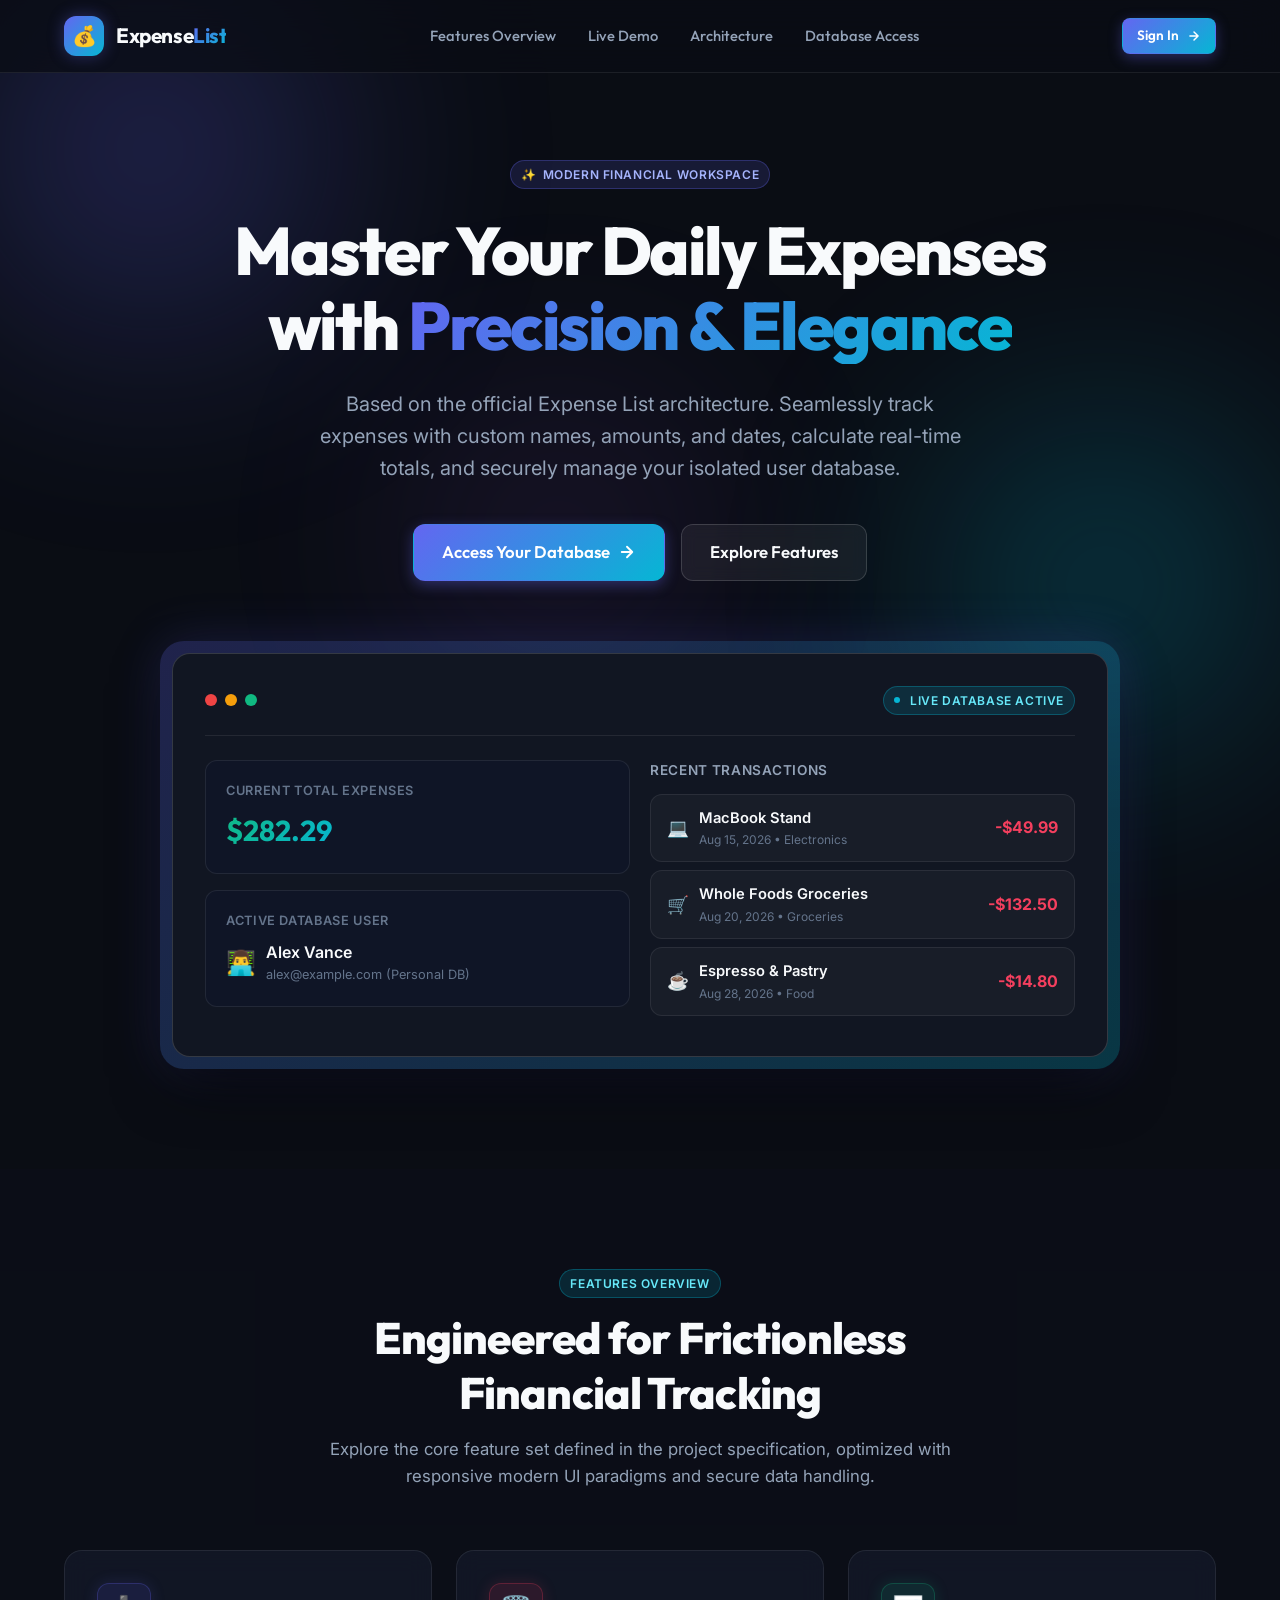
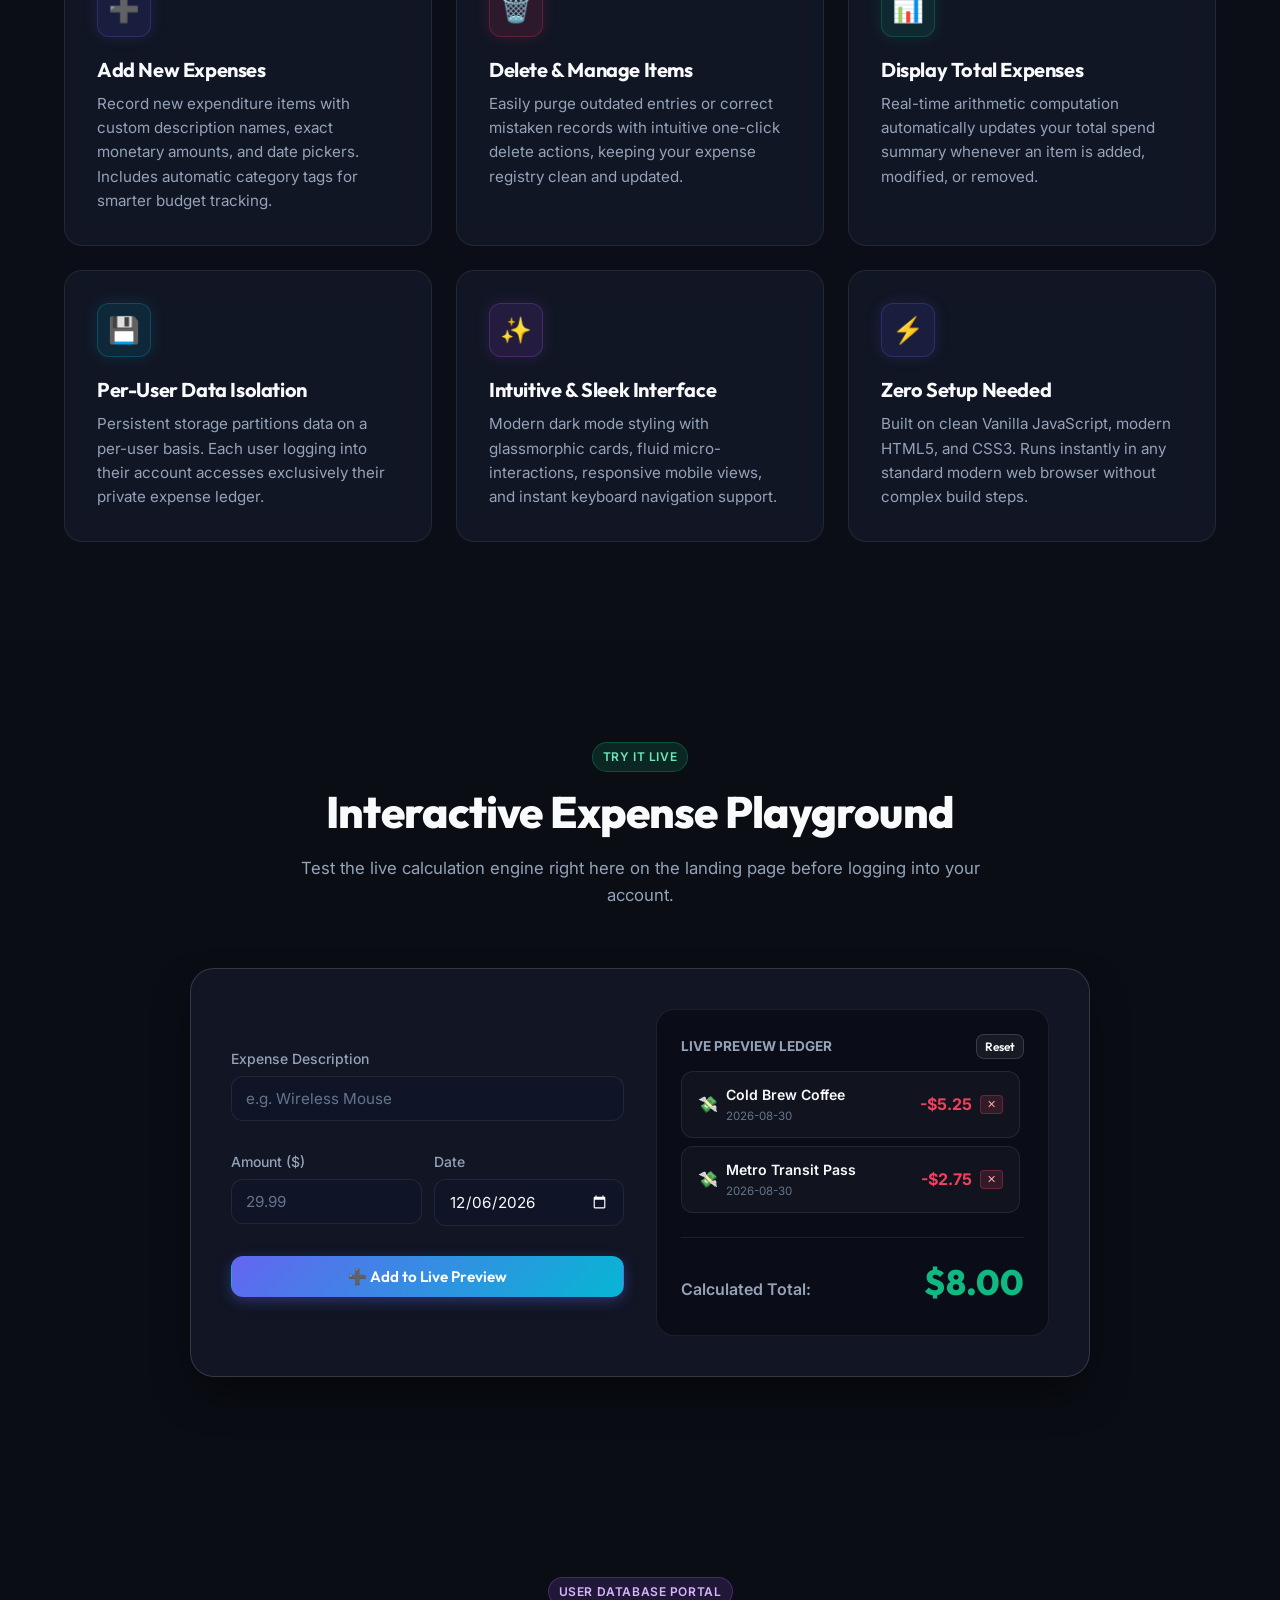
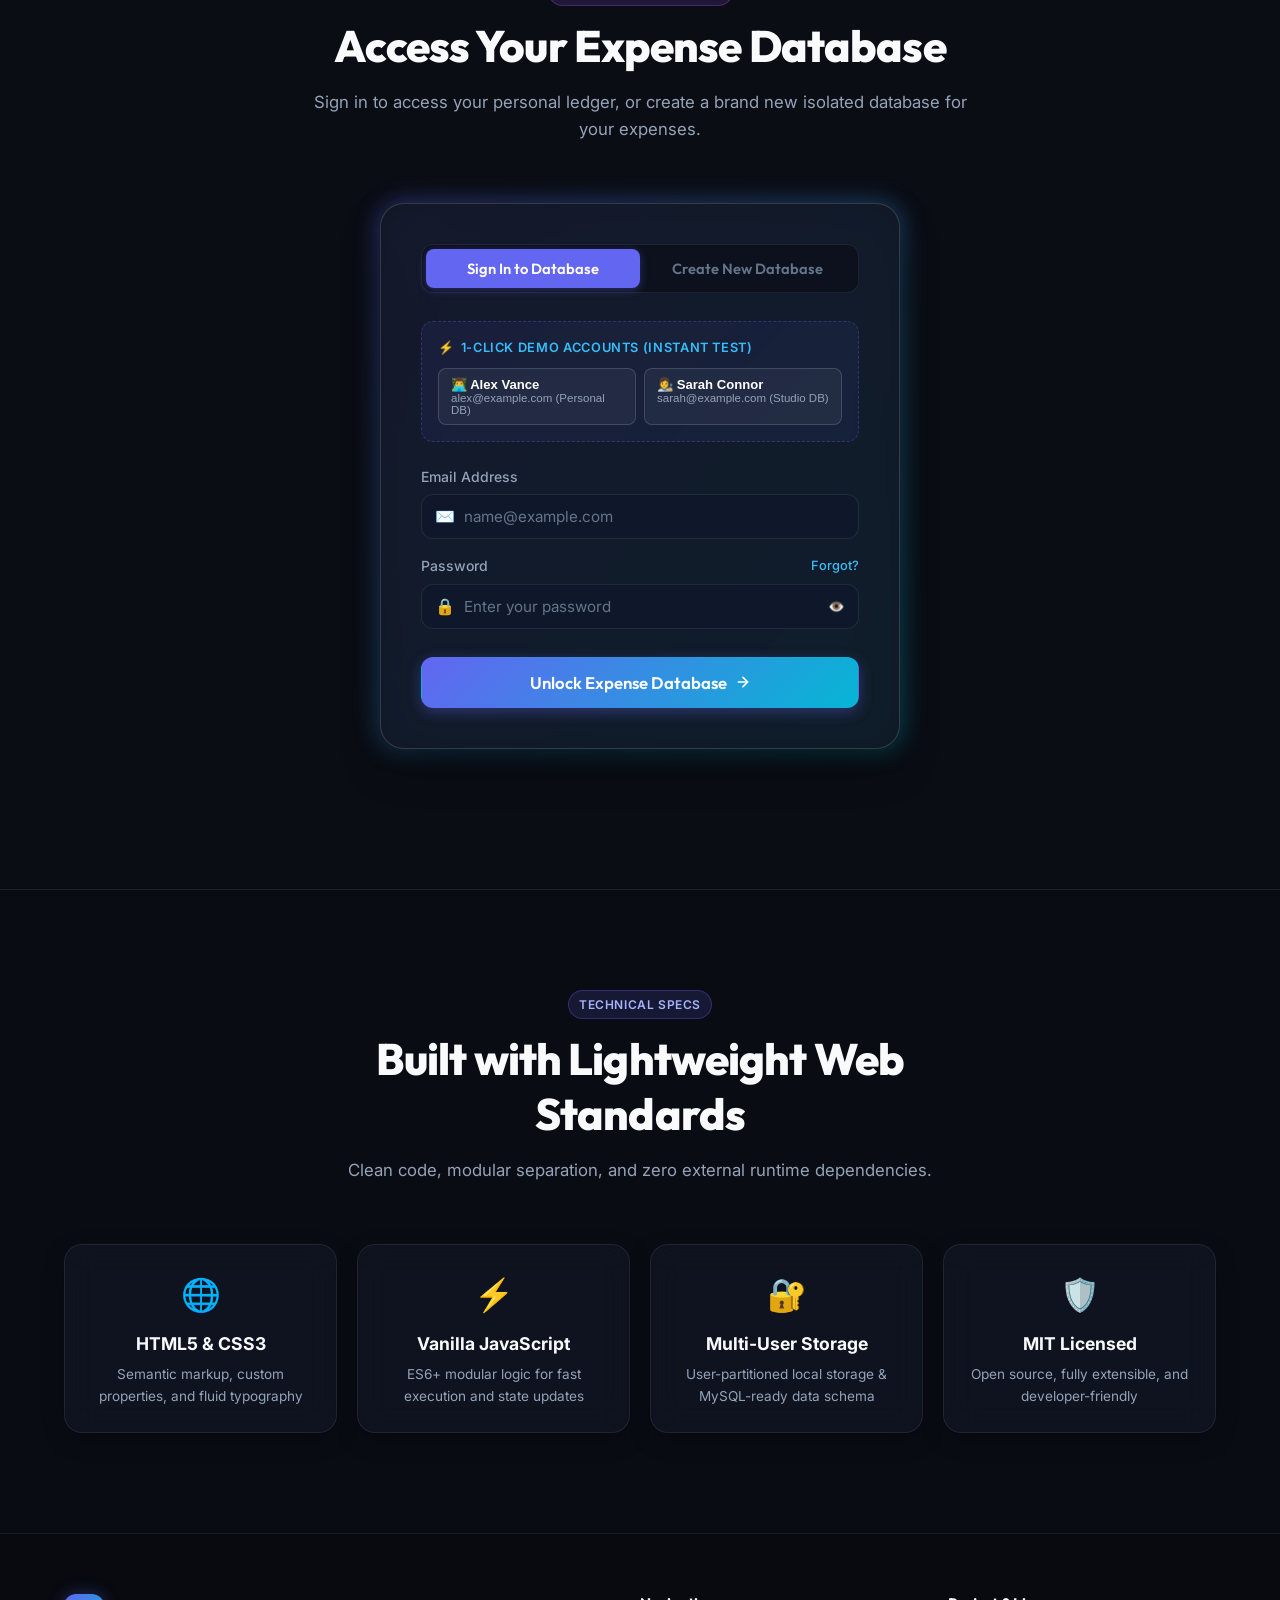
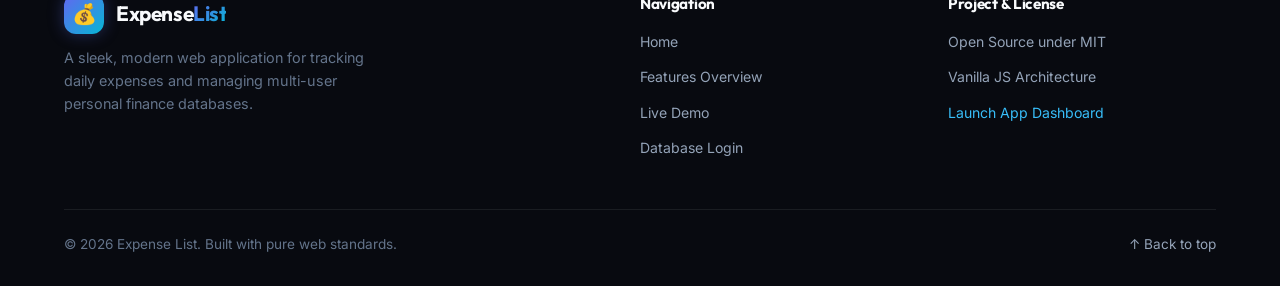
==== home/index.html @ b7a6d5f8 "First Act" ====
<!DOCTYPE html>
<html lang="en">
<head>
  <meta charset="UTF-8">
  <meta name="viewport" content="width=device-width, initial-scale=1.0">
  <title>Expense List 💰 — Modern Multi-User Expense Tracker & Database Portal</title>
  <meta name="description" content="A sleek and modern web application for tracking your daily expenses. Add expenses, calculate live totals, and access user-isolated database storage.">
  
  <!-- Common and Page-Specific Styles -->
  <link rel="stylesheet" href="../common/css/common.css">
  <link rel="stylesheet" href="./css/home.css">
</head>
<body>

  <!-- Ambient Glow Effects -->
  <div class="ambient-glow-wrapper" aria-hidden="true">
    <div class="glow-orb glow-orb-1"></div>
    <div class="glow-orb glow-orb-2"></div>
    <div class="glow-orb glow-orb-3"></div>
  </div>

  <!-- Header / Navigation -->
  <header class="site-header" id="site-header">
    <div class="container nav-container">
      <a href="./index.html" class="brand-logo" id="nav-brand-link">
        <div class="brand-icon">💰</div>
        <div class="brand-name">Expense<span>List</span></div>
      </a>

      <nav aria-label="Main Navigation">
        <ul class="nav-links">
          <li><a href="#features" class="nav-link">Features Overview</a></li>
          <li><a href="#demo" class="nav-link">Live Demo</a></li>
          <li><a href="#tech" class="nav-link">Architecture</a></li>
          <li><a href="#login" class="nav-link">Database Access</a></li>
        </ul>
      </nav>

      <div class="nav-actions">
        <a href="#login" class="btn btn-primary btn-sm" id="nav-cta-btn">
          <span>Sign In</span>
          <svg width="14" height="14" viewBox="0 0 24 24" fill="none" stroke="currentColor" stroke-width="2.5" stroke-linecap="round" stroke-linejoin="round"><path d="M5 12h14M12 5l7 7-7 7"/></svg>
        </a>
      </div>
    </div>
  </header>

  <!-- Main Content -->
  <main>
    <!-- Hero Section -->
    <section class="hero-section" id="hero">
      <div class="container">
        <div class="hero-badge-wrapper">
          <span class="badge badge-primary">
            <span>✨</span> Modern Financial Workspace
          </span>
        </div>

        <h1 class="hero-title">
          Master Your Daily Expenses with <span class="gradient-text">Precision & Elegance</span>
        </h1>

        <p class="hero-subtitle">
          Based on the official Expense List architecture. Seamlessly track expenses with custom names, amounts, and dates, calculate real-time totals, and securely manage your isolated user database.
        </p>

        <div class="hero-cta-group">
          <a href="#login" class="btn btn-primary btn-lg" id="hero-access-btn">
            <span>Access Your Database</span>
            <svg width="18" height="18" viewBox="0 0 24 24" fill="none" stroke="currentColor" stroke-width="2.5" stroke-linecap="round" stroke-linejoin="round"><path d="M5 12h14M12 5l7 7-7 7"/></svg>
          </a>
          <a href="#features" class="btn btn-secondary btn-lg" id="hero-explore-btn">
            <span>Explore Features</span>
          </a>
        </div>

        <!-- Hero Visual Showcase / Live Mockup -->
        <div class="hero-preview-container">
          <div class="hero-preview-inner">
            <div class="preview-header">
              <div class="preview-window-dots">
                <span class="window-dot dot-red"></span>
                <span class="window-dot dot-yellow"></span>
                <span class="window-dot dot-green"></span>
              </div>
              <div class="badge badge-cyan" id="hero-live-badge">
                <span style="display:inline-block; width:6px; height:6px; border-radius:50%; background:#06b6d4; margin-right:4px;"></span>
                Live Database Active
              </div>
            </div>

            <div class="preview-mock-grid">
              <div>
                <div class="preview-stat-card" style="margin-bottom: 16px;">
                  <div class="preview-stat-label">Current Total Expenses</div>
                  <div class="preview-stat-value gradient-text-accent" id="hero-preview-total">$282.29</div>
                </div>
                <div class="preview-stat-card">
                  <div class="preview-stat-label">Active Database User</div>
                  <div style="display:flex; align-items:center; gap:10px; margin-top:8px;">
                    <div style="font-size:1.5rem;">👨‍💻</div>
                    <div>
                      <div style="font-weight:600; color:var(--text-primary);">Alex Vance</div>
                      <div style="font-size:0.8rem; color:var(--text-muted);">alex@example.com (Personal DB)</div>
                    </div>
                  </div>
                </div>
              </div>

              <div>
                <div style="font-size:0.85rem; font-weight:600; color:var(--text-secondary); margin-bottom:12px; text-transform:uppercase; letter-spacing:0.05em;">
                  Recent Transactions
                </div>
                <div class="preview-expense-item">
                  <div style="display:flex; align-items:center; gap:10px;">
                    <span style="font-size:1.1rem;">💻</span>
                    <div>
                      <div style="font-weight:600; font-size:0.92rem;">MacBook Stand</div>
                      <div style="font-size:0.75rem; color:var(--text-muted);">Aug 15, 2026 • Electronics</div>
                    </div>
                  </div>
                  <div style="font-weight:700; color:#f43f5e;">-$49.99</div>
                </div>

                <div class="preview-expense-item">
                  <div style="display:flex; align-items:center; gap:10px;">
                    <span style="font-size:1.1rem;">🛒</span>
                    <div>
                      <div style="font-weight:600; font-size:0.92rem;">Whole Foods Groceries</div>
                      <div style="font-size:0.75rem; color:var(--text-muted);">Aug 20, 2026 • Groceries</div>
                    </div>
                  </div>
                  <div style="font-weight:700; color:#f43f5e;">-$132.50</div>
                </div>

                <div class="preview-expense-item">
                  <div style="display:flex; align-items:center; gap:10px;">
                    <span style="font-size:1.1rem;">☕</span>
                    <div>
                      <div style="font-weight:600; font-size:0.92rem;">Espresso & Pastry</div>
                      <div style="font-size:0.75rem; color:var(--text-muted);">Aug 28, 2026 • Food</div>
                    </div>
                  </div>
                  <div style="font-weight:700; color:#f43f5e;">-$14.80</div>
                </div>
              </div>
            </div>
          </div>
        </div>

      </div>
    </section>

    <!-- Features Overview Section (README.md Alignment) -->
    <section class="section-wrapper" id="features" style="background: rgba(13, 17, 28, 0.4);">
      <div class="container">
        <div class="section-header">
          <div class="section-tag">
            <span class="badge badge-cyan">Features Overview</span>
          </div>
          <h2 class="section-title">Engineered for Frictionless Financial Tracking</h2>
          <p class="section-desc">
            Explore the core feature set defined in the project specification, optimized with responsive modern UI paradigms and secure data handling.
          </p>
        </div>

        <div class="features-grid">
          <!-- Feature 1 -->
          <div class="feature-card">
            <div class="feature-icon-box">➕</div>
            <h3 class="feature-title">Add New Expenses</h3>
            <p class="feature-description">
              Record new expenditure items with custom description names, exact monetary amounts, and date pickers. Includes automatic category tags for smarter budget tracking.
            </p>
          </div>

          <!-- Feature 2 -->
          <div class="feature-card">
            <div class="feature-icon-box rose">🗑️</div>
            <h3 class="feature-title">Delete & Manage Items</h3>
            <p class="feature-description">
              Easily purge outdated entries or correct mistaken records with intuitive one-click delete actions, keeping your expense registry clean and updated.
            </p>
          </div>

          <!-- Feature 3 -->
          <div class="feature-card">
            <div class="feature-icon-box green">📊</div>
            <h3 class="feature-title">Display Total Expenses</h3>
            <p class="feature-description">
              Real-time arithmetic computation automatically updates your total spend summary whenever an item is added, modified, or removed.
            </p>
          </div>

          <!-- Feature 4 -->
          <div class="feature-card">
            <div class="feature-icon-box cyan">💾</div>
            <h3 class="feature-title">Per-User Data Isolation</h3>
            <p class="feature-description">
              Persistent storage partitions data on a per-user basis. Each user logging into their account accesses exclusively their private expense ledger.
            </p>
          </div>

          <!-- Feature 5 -->
          <div class="feature-card">
            <div class="feature-icon-box purple">✨</div>
            <h3 class="feature-title">Intuitive & Sleek Interface</h3>
            <p class="feature-description">
              Modern dark mode styling with glassmorphic cards, fluid micro-interactions, responsive mobile views, and instant keyboard navigation support.
            </p>
          </div>

          <!-- Feature 6 -->
          <div class="feature-card">
            <div class="feature-icon-box">⚡</div>
            <h3 class="feature-title">Zero Setup Needed</h3>
            <p class="feature-description">
              Built on clean Vanilla JavaScript, modern HTML5, and CSS3. Runs instantly in any standard modern web browser without complex build steps.
            </p>
          </div>
        </div>
      </div>
    </section>

    <!-- Interactive Live Demo Calculator Section -->
    <section class="section-wrapper" id="demo">
      <div class="container">
        <div class="section-header">
          <div class="section-tag">
            <span class="badge badge-green">Try It Live</span>
          </div>
          <h2 class="section-title">Interactive Expense Playground</h2>
          <p class="section-desc">
            Test the live calculation engine right here on the landing page before logging into your account.
          </p>
        </div>

        <div class="demo-calculator-box">
          <div class="demo-grid">
            <!-- Demo Form -->
            <form class="demo-calc-form" id="demo-calc-form">
              <div class="form-group">
                <label for="demo-name" class="form-label">Expense Description</label>
                <input type="text" id="demo-name" class="form-input" placeholder="e.g. Wireless Mouse" required>
              </div>

              <div style="display:grid; grid-template-columns:1fr 1fr; gap:12px;">
                <div class="form-group">
                  <label for="demo-amount" class="form-label">Amount ($)</label>
                  <input type="number" id="demo-amount" class="form-input" step="0.01" min="0.01" placeholder="29.99" required>
                </div>
                <div class="form-group">
                  <label for="demo-date" class="form-label">Date</label>
                  <input type="date" id="demo-date" class="form-input" required>
                </div>
              </div>

              <button type="submit" class="btn btn-primary" id="demo-add-btn">
                <span>➕ Add to Live Preview</span>
              </button>
            </form>

            <!-- Demo Output List -->
            <div class="demo-live-preview">
              <div style="display:flex; justify-content:space-between; align-items:center; margin-bottom:12px;">
                <div style="font-size:0.85rem; font-weight:700; color:var(--text-secondary); text-transform:uppercase;">
                  Live Preview Ledger
                </div>
                <button type="button" id="demo-reset-btn" class="btn btn-secondary btn-sm" style="padding:4px 8px; font-size:0.75rem;">
                  Reset
                </button>
              </div>

              <div id="demo-items-list" style="max-height:180px; overflow-y:auto; padding-right:4px;">
                <!-- Dynamically populated -->
              </div>

              <div class="demo-total-display">
                <span style="font-weight:600; color:var(--text-secondary);">Calculated Total:</span>
                <span class="demo-total-amount" id="demo-calculated-total">$0.00</span>
              </div>
            </div>
          </div>
        </div>
      </div>
    </section>

    <!-- User Database Access & Login Section -->
    <section class="auth-section" id="login">
      <div class="container">
        <div class="section-header">
          <div class="section-tag">
            <span class="badge badge-purple">User Database Portal</span>
          </div>
          <h2 class="section-title">Access Your Expense Database</h2>
          <p class="section-desc">
            Sign in to access your personal ledger, or create a brand new isolated database for your expenses.
          </p>
        </div>

        <div class="auth-card-container">
          <div class="auth-card-glow"></div>
          <div class="auth-card">
            
            <!-- Auth Navigation Tabs -->
            <div class="auth-tabs" role="tablist">
              <button type="button" class="auth-tab-btn active" id="tab-login" role="tab" aria-selected="true" aria-controls="login-form">
                Sign In to Database
              </button>
              <button type="button" class="auth-tab-btn" id="tab-register" role="tab" aria-selected="false" aria-controls="register-form">
                Create New Database
              </button>
            </div>

            <!-- Quick Demo User Access -->
            <div class="demo-switch-box">
              <div class="demo-switch-title">
                <span>⚡</span> 1-Click Demo Accounts (Instant Test)
              </div>
              <div class="demo-buttons-row">
                <button type="button" class="btn-demo-quick" id="btn-quick-alex">
                  <strong>👨‍💻 Alex Vance</strong>
                  <span>alex@example.com (Personal DB)</span>
                </button>
                <button type="button" class="btn-demo-quick" id="btn-quick-sarah">
                  <strong>👩‍🎨 Sarah Connor</strong>
                  <span>sarah@example.com (Studio DB)</span>
                </button>
              </div>
            </div>

            <!-- Sign In Form -->
            <form class="auth-form active" id="login-form" novalidate>
              <div class="form-group">
                <label for="login-email" class="form-label">Email Address</label>
                <div class="input-wrapper">
                  <span class="input-icon-left" aria-hidden="true">✉️</span>
                  <input 
                    type="email" 
                    id="login-email" 
                    name="email" 
                    class="form-input has-icon-left" 
                    placeholder="name@example.com" 
                    autocomplete="username" 
                    required
                  >
                </div>
              </div>

              <div class="form-group">
                <div class="form-label">
                  <label for="login-password">Password</label>
                  <a href="javascript:void(0)" id="link-forgot-pass" style="font-size:0.8rem; color:var(--text-accent);">Forgot?</a>
                </div>
                <div class="input-wrapper">
                  <span class="input-icon-left" aria-hidden="true">🔒</span>
                  <input 
                    type="password" 
                    id="login-password" 
                    name="password" 
                    class="form-input has-icon-left has-icon-right" 
                    placeholder="Enter your password" 
                    autocomplete="current-password" 
                    required
                  >
                  <button type="button" class="input-icon-right-btn" id="toggle-login-pass" aria-label="Toggle password visibility">
                    👁️
                  </button>
                </div>
              </div>

              <button type="submit" class="btn btn-primary btn-lg" id="btn-submit-login" style="width:100%; margin-top:12px;">
                <span>Unlock Expense Database</span>
                <svg width="16" height="16" viewBox="0 0 24 24" fill="none" stroke="currentColor" stroke-width="2.5" stroke-linecap="round" stroke-linejoin="round"><path d="M5 12h14M12 5l7 7-7 7"/></svg>
              </button>
            </form>

            <!-- Register Form -->
            <form class="auth-form" id="register-form" novalidate>
              <div class="form-group">
                <label for="register-name" class="form-label">Full Name</label>
                <div class="input-wrapper">
                  <span class="input-icon-left" aria-hidden="true">👤</span>
                  <input 
                    type="text" 
                    id="register-name" 
                    name="name" 
                    class="form-input has-icon-left" 
                    placeholder="e.g. John Doe" 
                    autocomplete="name" 
                    required
                  >
                </div>
              </div>

              <div class="form-group">
                <label for="register-email" class="form-label">Email Address</label>
                <div class="input-wrapper">
                  <span class="input-icon-left" aria-hidden="true">✉️</span>
                  <input 
                    type="email" 
                    id="register-email" 
                    name="email" 
                    class="form-input has-icon-left" 
                    placeholder="name@example.com" 
                    autocomplete="username" 
                    required
                  >
                </div>
              </div>

              <div class="form-group">
                <label for="register-password" class="form-label">Password (min 6 characters)</label>
                <div class="input-wrapper">
                  <span class="input-icon-left" aria-hidden="true">🔒</span>
                  <input 
                    type="password" 
                    id="register-password" 
                    name="password" 
                    class="form-input has-icon-left has-icon-right" 
                    placeholder="Create a strong password" 
                    autocomplete="new-password" 
                    minlength="6"
                    required
                  >
                  <button type="button" class="input-icon-right-btn" id="toggle-reg-pass" aria-label="Toggle password visibility">
                    👁️
                  </button>
                </div>
              </div>

              <div class="form-group">
                <label for="register-account-type" class="form-label">Database Type</label>
                <select id="register-account-type" class="form-select">
                  <option value="Personal Finances">Personal Finances</option>
                  <option value="Freelance Business">Freelance / Studio</option>
                  <option value="Family Budget">Family Budget</option>
                  <option value="Travel & Projects">Travel & Projects</option>
                </select>
              </div>

              <button type="submit" class="btn btn-primary btn-lg" id="btn-submit-register" style="width:100%; margin-top:12px;">
                <span>Initialize & Access Database</span>
                <svg width="16" height="16" viewBox="0 0 24 24" fill="none" stroke="currentColor" stroke-width="2.5" stroke-linecap="round" stroke-linejoin="round"><path d="M5 12h14M12 5l7 7-7 7"/></svg>
              </button>
            </form>

          </div>
        </div>
      </div>
    </section>

    <!-- Architecture & Tech Stack Section -->
    <section class="section-wrapper" id="tech" style="background: rgba(10, 13, 20, 0.6); border-top: 1px solid var(--border-subtle);">
      <div class="container">
        <div class="section-header">
          <div class="section-tag">
            <span class="badge badge-primary">Technical Specs</span>
          </div>
          <h2 class="section-title">Built with Lightweight Web Standards</h2>
          <p class="section-desc">
            Clean code, modular separation, and zero external runtime dependencies.
          </p>
        </div>

        <div style="display:grid; grid-template-columns:repeat(auto-fit, minmax(220px, 1fr)); gap:20px;">
          <div class="glass-panel" style="padding:24px; text-align:center;">
            <div style="font-size:2rem; margin-bottom:10px;">🌐</div>
            <div style="font-weight:700; font-size:1.1rem; margin-bottom:6px;">HTML5 & CSS3</div>
            <div style="font-size:0.85rem; color:var(--text-secondary);">Semantic markup, custom properties, and fluid typography</div>
          </div>

          <div class="glass-panel" style="padding:24px; text-align:center;">
            <div style="font-size:2rem; margin-bottom:10px;">⚡</div>
            <div style="font-weight:700; font-size:1.1rem; margin-bottom:6px;">Vanilla JavaScript</div>
            <div style="font-size:0.85rem; color:var(--text-secondary);">ES6+ modular logic for fast execution and state updates</div>
          </div>

          <div class="glass-panel" style="padding:24px; text-align:center;">
            <div style="font-size:2rem; margin-bottom:10px;">🔐</div>
            <div style="font-weight:700; font-size:1.1rem; margin-bottom:6px;">Multi-User Storage</div>
            <div style="font-size:0.85rem; color:var(--text-secondary);">User-partitioned local storage & MySQL-ready data schema</div>
          </div>

          <div class="glass-panel" style="padding:24px; text-align:center;">
            <div style="font-size:2rem; margin-bottom:10px;">🛡️</div>
            <div style="font-weight:700; font-size:1.1rem; margin-bottom:6px;">MIT Licensed</div>
            <div style="font-size:0.85rem; color:var(--text-secondary);">Open source, fully extensible, and developer-friendly</div>
          </div>
        </div>
      </div>
    </section>
  </main>

  <!-- Footer -->
  <footer class="site-footer">
    <div class="container">
      <div class="footer-grid">
        <div>
          <div class="brand-logo" style="margin-bottom:12px;">
            <div class="brand-icon">💰</div>
            <div class="brand-name">Expense<span>List</span></div>
          </div>
          <p class="footer-brand-desc">
            A sleek, modern web application for tracking daily expenses and managing multi-user personal finance databases.
          </p>
        </div>

        <div>
          <h4 class="footer-col-title">Navigation</h4>
          <ul class="footer-links-list">
            <li><a href="#hero">Home</a></li>
            <li><a href="#features">Features Overview</a></li>
            <li><a href="#demo">Live Demo</a></li>
            <li><a href="#login">Database Login</a></li>
          </ul>
        </div>

        <div>
          <h4 class="footer-col-title">Project & License</h4>
          <ul class="footer-links-list">
            <li><span style="color:var(--text-secondary); font-size:0.88rem;">Open Source under MIT</span></li>
            <li><span style="color:var(--text-secondary); font-size:0.88rem;">Vanilla JS Architecture</span></li>
            <li><a href="#login" style="color:var(--text-accent);">Launch App Dashboard</a></li>
          </ul>
        </div>
      </div>

      <div class="footer-bottom">
        <div>© 2026 Expense List. Built with pure web standards.</div>
        <div>
          <a href="#hero" style="color:var(--text-secondary); font-size:0.85rem;">↑ Back to top</a>
        </div>
      </div>
    </div>
  </footer>

  <!-- Toast Container -->
  <div class="toast-container" id="toast-container"></div>

  <!-- Scripts -->
  <script src="../common/js/storage.js"></script>
  <script src="../common/js/auth.js"></script>
  <script src="./js/home.js"></script>
</body>
</html>
---- common/css/common.css ----
/* ==========================================================================
   EXPENSE LIST - COMMON DESIGN SYSTEM & TOKENS
   Shared across all pages (Homesite, App Dashboard, Modals, etc.)
   ========================================================================== */

@import url('https://fonts.googleapis.com/css2?family=Outfit:wght@300;400;500;600;700;800&family=Inter:wght@300;400;500;600;700&family=JetBrains+Mono:wght@400;500&display=swap');

:root {
  /* Color Palette - Modern Dark Cyber / Slate Glow */
  --bg-primary: #0a0d14;
  --bg-secondary: #111622;
  --bg-tertiary: #182032;
  --bg-card: rgba(20, 27, 43, 0.7);
  --bg-card-hover: rgba(26, 35, 56, 0.85);
  --bg-glass: rgba(18, 24, 38, 0.65);
  --bg-glass-strong: rgba(14, 19, 31, 0.9);

  /* Accent & Gradients */
  --primary: #6366f1;         /* Indigo */
  --primary-hover: #4f46e5;
  --primary-glow: rgba(99, 102, 241, 0.35);
  --secondary: #06b6d4;       /* Cyan */
  --secondary-glow: rgba(6, 182, 212, 0.3);
  --accent: #10b981;          /* Emerald Success */
  --accent-glow: rgba(16, 185, 129, 0.3);
  --danger: #f43f5e;          /* Rose Danger */
  --danger-glow: rgba(244, 63, 94, 0.3);
  --warning: #f59e0b;         /* Amber Warning */
  --purple: #a855f7;          /* Purple Gradient */

  --gradient-primary: linear-gradient(135deg, #6366f1 0%, #06b6d4 100%);
  --gradient-accent: linear-gradient(135deg, #10b981 0%, #06b6d4 100%);
  --gradient-purple: linear-gradient(135deg, #8b5cf6 0%, #ec4899 100%);
  --gradient-card: linear-gradient(135deg, rgba(255, 255, 255, 0.05) 0%, rgba(255, 255, 255, 0.01) 100%);
  --gradient-glass: linear-gradient(135deg, rgba(30, 41, 59, 0.7) 0%, rgba(15, 23, 42, 0.4) 100%);

  /* Typography */
  --font-heading: 'Outfit', -apple-system, BlinkMacSystemFont, 'Segoe UI', Roboto, sans-serif;
  --font-body: 'Inter', -apple-system, BlinkMacSystemFont, 'Segoe UI', Roboto, sans-serif;
  --font-mono: 'JetBrains Mono', monospace;

  /* Text Colors */
  --text-primary: #f8fafc;
  --text-secondary: #94a3b8;
  --text-muted: #64748b;
  --text-accent: #38bdf8;

  /* Borders & Shadows */
  --border-subtle: rgba(255, 255, 255, 0.08);
  --border-light: rgba(255, 255, 255, 0.15);
  --border-focus: rgba(99, 102, 241, 0.6);
  --radius-sm: 8px;
  --radius-md: 12px;
  --radius-lg: 18px;
  --radius-xl: 24px;
  --radius-full: 9999px;

  --shadow-sm: 0 2px 8px rgba(0, 0, 0, 0.2);
  --shadow-md: 0 8px 24px -4px rgba(0, 0, 0, 0.35);
  --shadow-lg: 0 20px 40px -8px rgba(0, 0, 0, 0.5);
  --shadow-glow: 0 0 25px var(--primary-glow);
  --shadow-glow-cyan: 0 0 25px var(--secondary-glow);
  --shadow-glow-green: 0 0 25px var(--accent-glow);

  /* Transitions */
  --transition-fast: 0.15s cubic-bezier(0.4, 0, 0.2, 1);
  --transition-normal: 0.25s cubic-bezier(0.4, 0, 0.2, 1);
  --transition-slow: 0.4s cubic-bezier(0.4, 0, 0.2, 1);
}

/* ==========================================================================
   Reset & Base Styles
   ========================================================================== */
*, *::before, *::after {
  box-sizing: border-box;
  margin: 0;
  padding: 0;
}

html {
  scroll-behavior: smooth;
  color-scheme: dark;
  font-size: 16px;
}

body {
  font-family: var(--font-body);
  background-color: var(--bg-primary);
  color: var(--text-primary);
  line-height: 1.6;
  min-height: 100vh;
  overflow-x: hidden;
  -webkit-font-smoothing: antialiased;
  -moz-osx-font-smoothing: grayscale;
}

/* Background Ambient Glows */
.ambient-glow-wrapper {
  position: fixed;
  inset: 0;
  overflow: hidden;
  pointer-events: none;
  z-index: 0;
}

.glow-orb {
  position: absolute;
  border-radius: 50%;
  filter: blur(120px);
  opacity: 0.45;
  will-change: transform;
}

.glow-orb-1 {
  width: 500px;
  height: 500px;
  background: radial-gradient(circle, #6366f1, transparent 70%);
  top: -100px;
  left: -100px;
  animation: floatOrb 18s ease-in-out infinite alternate;
}

.glow-orb-2 {
  width: 450px;
  height: 450px;
  background: radial-gradient(circle, #06b6d4, transparent 70%);
  bottom: 10%;
  right: -50px;
  animation: floatOrb 22s ease-in-out infinite alternate-reverse;
}

.glow-orb-3 {
  width: 350px;
  height: 350px;
  background: radial-gradient(circle, #a855f7, transparent 70%);
  top: 40%;
  left: 30%;
  opacity: 0.25;
  animation: floatOrb 15s ease-in-out infinite alternate;
}

@keyframes floatOrb {
  0% { transform: translate(0, 0) scale(1); }
  50% { transform: translate(40px, 60px) scale(1.08); }
  100% { transform: translate(-30px, -40px) scale(0.95); }
}

/* Typography Helpers */
h1, h2, h3, h4, h5, h6 {
  font-family: var(--font-heading);
  font-weight: 700;
  line-height: 1.25;
  color: var(--text-primary);
  letter-spacing: -0.02em;
}

p {
  color: var(--text-secondary);
}

a {
  color: var(--primary);
  text-decoration: none;
  transition: color var(--transition-fast);
}

a:hover {
  color: var(--secondary);
}

/* Gradient Text Utility */
.gradient-text {
  background: var(--gradient-primary);
  -webkit-background-clip: text;
  background-clip: text;
  -webkit-text-fill-color: transparent;
  display: inline-block;
}

.gradient-text-accent {
  background: var(--gradient-accent);
  -webkit-background-clip: text;
  background-clip: text;
  -webkit-text-fill-color: transparent;
  display: inline-block;
}

.gradient-text-purple {
  background: var(--gradient-purple);
  -webkit-background-clip: text;
  background-clip: text;
  -webkit-text-fill-color: transparent;
  display: inline-block;
}

/* Glassmorphism Container Classes */
.glass-panel {
  background: var(--bg-glass);
  backdrop-filter: blur(16px);
  -webkit-backdrop-filter: blur(16px);
  border: 1px solid var(--border-subtle);
  border-radius: var(--radius-lg);
  box-shadow: var(--shadow-md);
}

.glass-panel-interactive {
  background: var(--bg-glass);
  backdrop-filter: blur(16px);
  -webkit-backdrop-filter: blur(16px);
  border: 1px solid var(--border-subtle);
  border-radius: var(--radius-lg);
  box-shadow: var(--shadow-md);
  transition: transform var(--transition-normal), border-color var(--transition-normal), box-shadow var(--transition-normal);
}

.glass-panel-interactive:hover {
  transform: translateY(-4px);
  border-color: var(--border-light);
  box-shadow: var(--shadow-lg), 0 0 20px rgba(99, 102, 241, 0.15);
}

/* ==========================================================================
   Buttons
   ========================================================================== */
.btn {
  display: inline-flex;
  align-items: center;
  justify-content: center;
  gap: 8px;
  padding: 10px 20px;
  font-family: var(--font-heading);
  font-size: 0.95rem;
  font-weight: 600;
  border-radius: var(--radius-md);
  border: 1px solid transparent;
  cursor: pointer;
  text-decoration: none;
  transition: all var(--transition-fast);
  outline: none;
  white-space: nowrap;
  user-select: none;
}

.btn:disabled {
  opacity: 0.5;
  cursor: not-allowed;
}

.btn-primary {
  background: var(--gradient-primary);
  color: #ffffff;
  box-shadow: 0 4px 14px var(--primary-glow);
}

.btn-primary:hover:not(:disabled) {
  box-shadow: 0 6px 20px rgba(99, 102, 241, 0.5);
  transform: translateY(-1px);
  color: #ffffff;
}

.btn-secondary {
  background: rgba(255, 255, 255, 0.06);
  color: var(--text-primary);
  border: 1px solid var(--border-light);
  backdrop-filter: blur(8px);
}

.btn-secondary:hover:not(:disabled) {
  background: rgba(255, 255, 255, 0.12);
  border-color: var(--primary);
  color: #ffffff;
  transform: translateY(-1px);
}

.btn-danger {
  background: rgba(244, 63, 94, 0.15);
  color: #fda4af;
  border: 1px solid rgba(244, 63, 94, 0.3);
}

.btn-danger:hover:not(:disabled) {
  background: rgba(244, 63, 94, 0.25);
  border-color: var(--danger);
  color: #ffffff;
  box-shadow: 0 0 15px var(--danger-glow);
}

.btn-sm {
  padding: 6px 14px;
  font-size: 0.85rem;
  border-radius: var(--radius-sm);
}

.btn-lg {
  padding: 14px 28px;
  font-size: 1.05rem;
  border-radius: var(--radius-md);
}

.btn-icon {
  width: 38px;
  height: 38px;
  padding: 0;
  border-radius: var(--radius-md);
}

/* ==========================================================================
   Form Controls
   ========================================================================== */
.form-group {
  display: flex;
  flex-direction: column;
  gap: 6px;
  margin-bottom: 16px;
  text-align: left;
}

.form-label {
  font-size: 0.875rem;
  font-weight: 500;
  color: var(--text-secondary);
  display: flex;
  justify-content: space-between;
  align-items: center;
}

.input-wrapper {
  position: relative;
  display: flex;
  align-items: center;
}

.form-input, .form-select {
  width: 100%;
  padding: 12px 14px;
  background: rgba(15, 23, 42, 0.6);
  border: 1px solid var(--border-subtle);
  border-radius: var(--radius-md);
  color: var(--text-primary);
  font-family: var(--font-body);
  font-size: 0.95rem;
  transition: all var(--transition-fast);
  outline: none;
}

.form-input.has-icon-left {
  padding-left: 42px;
}

.form-input.has-icon-right {
  padding-right: 42px;
}

.input-icon-left {
  position: absolute;
  left: 14px;
  color: var(--text-muted);
  pointer-events: none;
  display: flex;
  align-items: center;
  justify-content: center;
}

.input-icon-right-btn {
  position: absolute;
  right: 8px;
  background: transparent;
  border: none;
  color: var(--text-muted);
  cursor: pointer;
  padding: 6px;
  border-radius: var(--radius-sm);
  display: flex;
  align-items: center;
  justify-content: center;
  transition: color var(--transition-fast);
}

.input-icon-right-btn:hover {
  color: var(--text-primary);
}

.form-input:focus, .form-select:focus {
  border-color: var(--primary);
  background: rgba(15, 23, 42, 0.85);
  box-shadow: 0 0 0 3px rgba(99, 102, 241, 0.2);
}

.form-input::placeholder {
  color: var(--text-muted);
}

/* Badges */
.badge {
  display: inline-flex;
  align-items: center;
  gap: 6px;
  padding: 4px 10px;
  font-size: 0.75rem;
  font-weight: 600;
  text-transform: uppercase;
  letter-spacing: 0.05em;
  border-radius: var(--radius-full);
}

.badge-primary {
  background: rgba(99, 102, 241, 0.15);
  color: #a5b4fc;
  border: 1px solid rgba(99, 102, 241, 0.3);
}

.badge-cyan {
  background: rgba(6, 182, 212, 0.15);
  color: #67e8f9;
  border: 1px solid rgba(6, 182, 212, 0.3);
}

.badge-green {
  background: rgba(16, 185, 129, 0.15);
  color: #6ee7b7;
  border: 1px solid rgba(16, 185, 129, 0.3);
}

.badge-purple {
  background: rgba(168, 85, 247, 0.15);
  color: #d8b4fe;
  border: 1px solid rgba(168, 85, 247, 0.3);
}

/* Toast Notifications */
.toast-container {
  position: fixed;
  bottom: 24px;
  right: 24px;
  display: flex;
  flex-direction: column;
  gap: 10px;
  z-index: 9999;
  pointer-events: none;
}

.toast {
  pointer-events: auto;
  min-width: 280px;
  max-width: 400px;
  padding: 14px 18px;
  border-radius: var(--radius-md);
  background: var(--bg-glass-strong);
  backdrop-filter: blur(16px);
  border: 1px solid var(--border-light);
  color: var(--text-primary);
  box-shadow: var(--shadow-lg);
  display: flex;
  align-items: center;
  gap: 12px;
  font-size: 0.9rem;
  animation: slideInRight 0.3s cubic-bezier(0.16, 1, 0.3, 1);
  transition: opacity 0.3s ease, transform 0.3s ease;
}

.toast.toast-success {
  border-left: 4px solid var(--accent);
}

.toast.toast-error {
  border-left: 4px solid var(--danger);
}

.toast.toast-info {
  border-left: 4px solid var(--secondary);
}

@keyframes slideInRight {
  from {
    transform: translateX(100%);
    opacity: 0;
  }
  to {
    transform: translateX(0);
    opacity: 1;
  }
}

/* Container */
.container {
  width: 100%;
  max-width: 1200px;
  margin: 0 auto;
  padding: 0 24px;
}
---- home/css/home.css ----
/* ==========================================================================
   EXPENSE LIST - HOMESITE STYLING
   Page-specific styles for Landing Page, Hero, Features Grid, and Auth Portal
   ========================================================================== */

/* Navbar */
.site-header {
  position: fixed;
  top: 0;
  left: 0;
  right: 0;
  z-index: 1000;
  padding: 16px 0;
  background: rgba(10, 13, 20, 0.75);
  backdrop-filter: blur(20px);
  -webkit-backdrop-filter: blur(20px);
  border-bottom: 1px solid var(--border-subtle);
  transition: all var(--transition-normal);
}

.site-header.scrolled {
  padding: 12px 0;
  background: rgba(10, 13, 20, 0.92);
  border-bottom-color: var(--border-light);
  box-shadow: 0 10px 30px rgba(0, 0, 0, 0.5);
}

.nav-container {
  display: flex;
  align-items: center;
  justify-content: space-between;
}

.brand-logo {
  display: flex;
  align-items: center;
  gap: 12px;
  text-decoration: none;
}

.brand-icon {
  width: 40px;
  height: 40px;
  border-radius: var(--radius-md);
  background: var(--gradient-primary);
  display: flex;
  align-items: center;
  justify-content: center;
  font-size: 1.25rem;
  box-shadow: 0 0 16px var(--primary-glow);
}

.brand-name {
  font-family: var(--font-heading);
  font-size: 1.3rem;
  font-weight: 700;
  color: var(--text-primary);
  letter-spacing: -0.02em;
}

.brand-name span {
  background: var(--gradient-primary);
  -webkit-background-clip: text;
  background-clip: text;
  -webkit-text-fill-color: transparent;
}

.nav-links {
  display: flex;
  align-items: center;
  gap: 32px;
  list-style: none;
}

.nav-link {
  font-family: var(--font-heading);
  font-size: 0.92rem;
  font-weight: 500;
  color: var(--text-secondary);
  transition: color var(--transition-fast);
}

.nav-link:hover {
  color: var(--text-primary);
}

.nav-actions {
  display: flex;
  align-items: center;
  gap: 12px;
}

/* ==========================================================================
   Hero Section
   ========================================================================== */
.hero-section {
  position: relative;
  padding: 160px 0 100px 0;
  overflow: hidden;
  text-align: center;
}

.hero-badge-wrapper {
  display: inline-flex;
  margin-bottom: 24px;
  animation: fadeInDown 0.8s ease;
}

.hero-title {
  font-size: clamp(2.5rem, 6vw, 4.2rem);
  font-weight: 800;
  letter-spacing: -0.03em;
  line-height: 1.12;
  margin-bottom: 24px;
  max-width: 900px;
  margin-left: auto;
  margin-right: auto;
}

.hero-subtitle {
  font-size: clamp(1.05rem, 2vw, 1.25rem);
  color: var(--text-secondary);
  max-width: 680px;
  margin: 0 auto 40px auto;
  line-height: 1.6;
}

.hero-cta-group {
  display: flex;
  align-items: center;
  justify-content: center;
  gap: 16px;
  flex-wrap: wrap;
  margin-bottom: 60px;
}

/* Hero Showcase Visual Preview */
.hero-preview-container {
  position: relative;
  max-width: 960px;
  margin: 0 auto;
  padding: 12px;
  border-radius: var(--radius-xl);
  background: linear-gradient(135deg, rgba(99, 102, 241, 0.25) 0%, rgba(6, 182, 212, 0.25) 100%);
  box-shadow: 0 25px 60px -15px rgba(0, 0, 0, 0.7), 0 0 50px rgba(99, 102, 241, 0.2);
}

.hero-preview-inner {
  background: var(--bg-secondary);
  border-radius: var(--radius-lg);
  padding: 32px;
  border: 1px solid var(--border-light);
  overflow: hidden;
  text-align: left;
}

.preview-header {
  display: flex;
  align-items: center;
  justify-content: space-between;
  padding-bottom: 20px;
  border-bottom: 1px solid var(--border-subtle);
  margin-bottom: 24px;
}

.preview-window-dots {
  display: flex;
  gap: 8px;
}

.window-dot {
  width: 12px;
  height: 12px;
  border-radius: 50%;
}

.dot-red { background: #ef4444; }
.dot-yellow { background: #f59e0b; }
.dot-green { background: #10b981; }

.preview-mock-grid {
  display: grid;
  grid-template-columns: 1fr 1fr;
  gap: 20px;
}

.preview-stat-card {
  background: rgba(15, 23, 42, 0.6);
  padding: 20px;
  border-radius: var(--radius-md);
  border: 1px solid var(--border-subtle);
}

.preview-stat-label {
  font-size: 0.8rem;
  text-transform: uppercase;
  color: var(--text-muted);
  font-weight: 600;
  letter-spacing: 0.05em;
  margin-bottom: 6px;
}

.preview-stat-value {
  font-family: var(--font-heading);
  font-size: 1.8rem;
  font-weight: 700;
  color: var(--text-primary);
}

.preview-expense-item {
  display: flex;
  align-items: center;
  justify-content: space-between;
  padding: 12px 16px;
  background: rgba(255, 255, 255, 0.03);
  border: 1px solid var(--border-subtle);
  border-radius: var(--radius-md);
  margin-bottom: 8px;
  transition: transform var(--transition-fast);
}

.preview-expense-item:hover {
  transform: translateX(4px);
  background: rgba(255, 255, 255, 0.06);
}

/* ==========================================================================
   Features Section
   ========================================================================== */
.section-wrapper {
  padding: 100px 0;
  position: relative;
  z-index: 1;
}

.section-header {
  text-align: center;
  max-width: 680px;
  margin: 0 auto 60px auto;
}

.section-tag {
  margin-bottom: 12px;
}

.section-title {
  font-size: clamp(2rem, 4vw, 2.75rem);
  font-weight: 800;
  letter-spacing: -0.02em;
  margin-bottom: 16px;
}

.section-desc {
  font-size: 1.05rem;
  color: var(--text-secondary);
}

.features-grid {
  display: grid;
  grid-template-columns: repeat(auto-fit, minmax(320px, 1fr));
  gap: 24px;
}

.feature-card {
  padding: 32px;
  border-radius: var(--radius-lg);
  background: var(--bg-card);
  border: 1px solid var(--border-subtle);
  backdrop-filter: blur(12px);
  transition: all var(--transition-normal);
  display: flex;
  flex-direction: column;
  position: relative;
  overflow: hidden;
}

.feature-card::before {
  content: '';
  position: absolute;
  top: 0;
  left: 0;
  right: 0;
  height: 2px;
  background: var(--gradient-primary);
  opacity: 0;
  transition: opacity var(--transition-normal);
}

.feature-card:hover {
  transform: translateY(-6px);
  border-color: var(--border-light);
  box-shadow: var(--shadow-lg), 0 0 25px rgba(99, 102, 241, 0.12);
  background: var(--bg-card-hover);
}

.feature-card:hover::before {
  opacity: 1;
}

.feature-icon-box {
  width: 54px;
  height: 54px;
  border-radius: var(--radius-md);
  display: flex;
  align-items: center;
  justify-content: center;
  font-size: 1.6rem;
  margin-bottom: 20px;
  background: rgba(99, 102, 241, 0.12);
  border: 1px solid rgba(99, 102, 241, 0.25);
  box-shadow: 0 0 15px rgba(99, 102, 241, 0.15);
}

.feature-icon-box.cyan {
  background: rgba(6, 182, 212, 0.12);
  border-color: rgba(6, 182, 212, 0.25);
  box-shadow: 0 0 15px rgba(6, 182, 212, 0.15);
}

.feature-icon-box.green {
  background: rgba(16, 185, 129, 0.12);
  border-color: rgba(16, 185, 129, 0.25);
  box-shadow: 0 0 15px rgba(16, 185, 129, 0.15);
}

.feature-icon-box.purple {
  background: rgba(168, 85, 247, 0.12);
  border-color: rgba(168, 85, 247, 0.25);
  box-shadow: 0 0 15px rgba(168, 85, 247, 0.15);
}

.feature-icon-box.rose {
  background: rgba(244, 63, 94, 0.12);
  border-color: rgba(244, 63, 94, 0.25);
  box-shadow: 0 0 15px rgba(244, 63, 94, 0.15);
}

.feature-title {
  font-size: 1.25rem;
  font-weight: 700;
  margin-bottom: 10px;
  color: var(--text-primary);
}

.feature-description {
  font-size: 0.95rem;
  color: var(--text-secondary);
  line-height: 1.6;
}

/* ==========================================================================
   Interactive Live Demo Calculator Section
   ========================================================================== */
.demo-calculator-box {
  background: var(--bg-card);
  border: 1px solid var(--border-light);
  border-radius: var(--radius-xl);
  padding: 40px;
  box-shadow: var(--shadow-lg);
  max-width: 900px;
  margin: 0 auto;
}

.demo-grid {
  display: grid;
  grid-template-columns: 1fr 1fr;
  gap: 32px;
  align-items: center;
}

.demo-calc-form {
  display: flex;
  flex-direction: column;
  gap: 14px;
}

.demo-live-preview {
  background: rgba(10, 13, 20, 0.8);
  border: 1px solid var(--border-subtle);
  border-radius: var(--radius-lg);
  padding: 24px;
}

.demo-total-display {
  display: flex;
  align-items: baseline;
  justify-content: space-between;
  padding-top: 16px;
  margin-top: 16px;
  border-top: 1px solid var(--border-subtle);
}

.demo-total-amount {
  font-family: var(--font-heading);
  font-size: 2.2rem;
  font-weight: 800;
  color: var(--accent);
}

/* ==========================================================================
   Auth & Database Access Section
   ========================================================================== */
.auth-section {
  position: relative;
  padding: 100px 0 140px 0;
}

.auth-card-container {
  max-width: 520px;
  margin: 0 auto;
  position: relative;
}

.auth-card-glow {
  position: absolute;
  inset: -2px;
  background: var(--gradient-primary);
  border-radius: calc(var(--radius-xl) + 2px);
  filter: blur(12px);
  opacity: 0.4;
  z-index: 0;
}

.auth-card {
  position: relative;
  z-index: 1;
  background: rgba(17, 22, 34, 0.85);
  backdrop-filter: blur(24px);
  -webkit-backdrop-filter: blur(24px);
  border: 1px solid var(--border-light);
  border-radius: var(--radius-xl);
  padding: 40px;
  box-shadow: var(--shadow-lg);
}

.auth-tabs {
  display: flex;
  background: rgba(10, 13, 20, 0.6);
  border-radius: var(--radius-md);
  padding: 4px;
  margin-bottom: 28px;
  border: 1px solid var(--border-subtle);
}

.auth-tab-btn {
  flex: 1;
  padding: 10px;
  font-family: var(--font-heading);
  font-size: 0.92rem;
  font-weight: 600;
  color: var(--text-muted);
  background: transparent;
  border: none;
  border-radius: var(--radius-sm);
  cursor: pointer;
  transition: all var(--transition-fast);
}

.auth-tab-btn.active {
  background: var(--primary);
  color: #ffffff;
  box-shadow: 0 2px 8px var(--primary-glow);
}

.demo-switch-box {
  margin-bottom: 24px;
  padding: 16px;
  border-radius: var(--radius-md);
  background: rgba(99, 102, 241, 0.08);
  border: 1px dashed rgba(99, 102, 241, 0.3);
}

.demo-switch-title {
  font-size: 0.8rem;
  font-weight: 600;
  text-transform: uppercase;
  color: var(--text-accent);
  letter-spacing: 0.05em;
  margin-bottom: 10px;
  display: flex;
  align-items: center;
  gap: 6px;
}

.demo-buttons-row {
  display: grid;
  grid-template-columns: 1fr 1fr;
  gap: 8px;
}

.btn-demo-quick {
  background: rgba(255, 255, 255, 0.05);
  border: 1px solid var(--border-light);
  color: var(--text-primary);
  padding: 8px 12px;
  font-size: 0.82rem;
  border-radius: var(--radius-sm);
  cursor: pointer;
  display: flex;
  flex-direction: column;
  align-items: flex-start;
  transition: all var(--transition-fast);
  text-align: left;
}

.btn-demo-quick:hover {
  background: rgba(99, 102, 241, 0.2);
  border-color: var(--primary);
  transform: translateY(-2px);
}

.btn-demo-quick strong {
  color: #ffffff;
}

.btn-demo-quick span {
  font-size: 0.72rem;
  color: var(--text-secondary);
}

.auth-form {
  display: none;
}

.auth-form.active {
  display: block;
  animation: fadeIn 0.3s ease;
}

@keyframes fadeIn {
  from { opacity: 0; transform: translateY(6px); }
  to { opacity: 1; transform: translateY(0); }
}

@keyframes fadeInDown {
  from { opacity: 0; transform: translateY(-16px); }
  to { opacity: 1; transform: translateY(0); }
}

/* ==========================================================================
   Footer
   ========================================================================== */
.site-footer {
  background: rgba(8, 10, 16, 0.9);
  border-top: 1px solid var(--border-subtle);
  padding: 60px 0 30px 0;
  position: relative;
  z-index: 1;
}

.footer-grid {
  display: grid;
  grid-template-columns: 2fr 1fr 1fr;
  gap: 40px;
  margin-bottom: 48px;
}

.footer-brand-desc {
  max-width: 320px;
  font-size: 0.9rem;
  color: var(--text-muted);
  margin-top: 12px;
}

.footer-col-title {
  font-size: 0.95rem;
  font-weight: 700;
  margin-bottom: 16px;
  color: var(--text-primary);
}

.footer-links-list {
  list-style: none;
  display: flex;
  flex-direction: column;
  gap: 10px;
}

.footer-links-list a {
  font-size: 0.88rem;
  color: var(--text-secondary);
  transition: color var(--transition-fast);
}

.footer-links-list a:hover {
  color: var(--primary);
}

.footer-bottom {
  display: flex;
  align-items: center;
  justify-content: space-between;
  padding-top: 24px;
  border-top: 1px solid var(--border-subtle);
  font-size: 0.85rem;
  color: var(--text-muted);
  flex-wrap: wrap;
  gap: 16px;
}

/* Responsive adjustments */
@media (max-width: 860px) {
  .nav-links {
    display: none;
  }

  .preview-mock-grid,
  .demo-grid,
  .footer-grid {
    grid-template-columns: 1fr;
  }

  .demo-calculator-box,
  .auth-card {
    padding: 24px;
  }
}
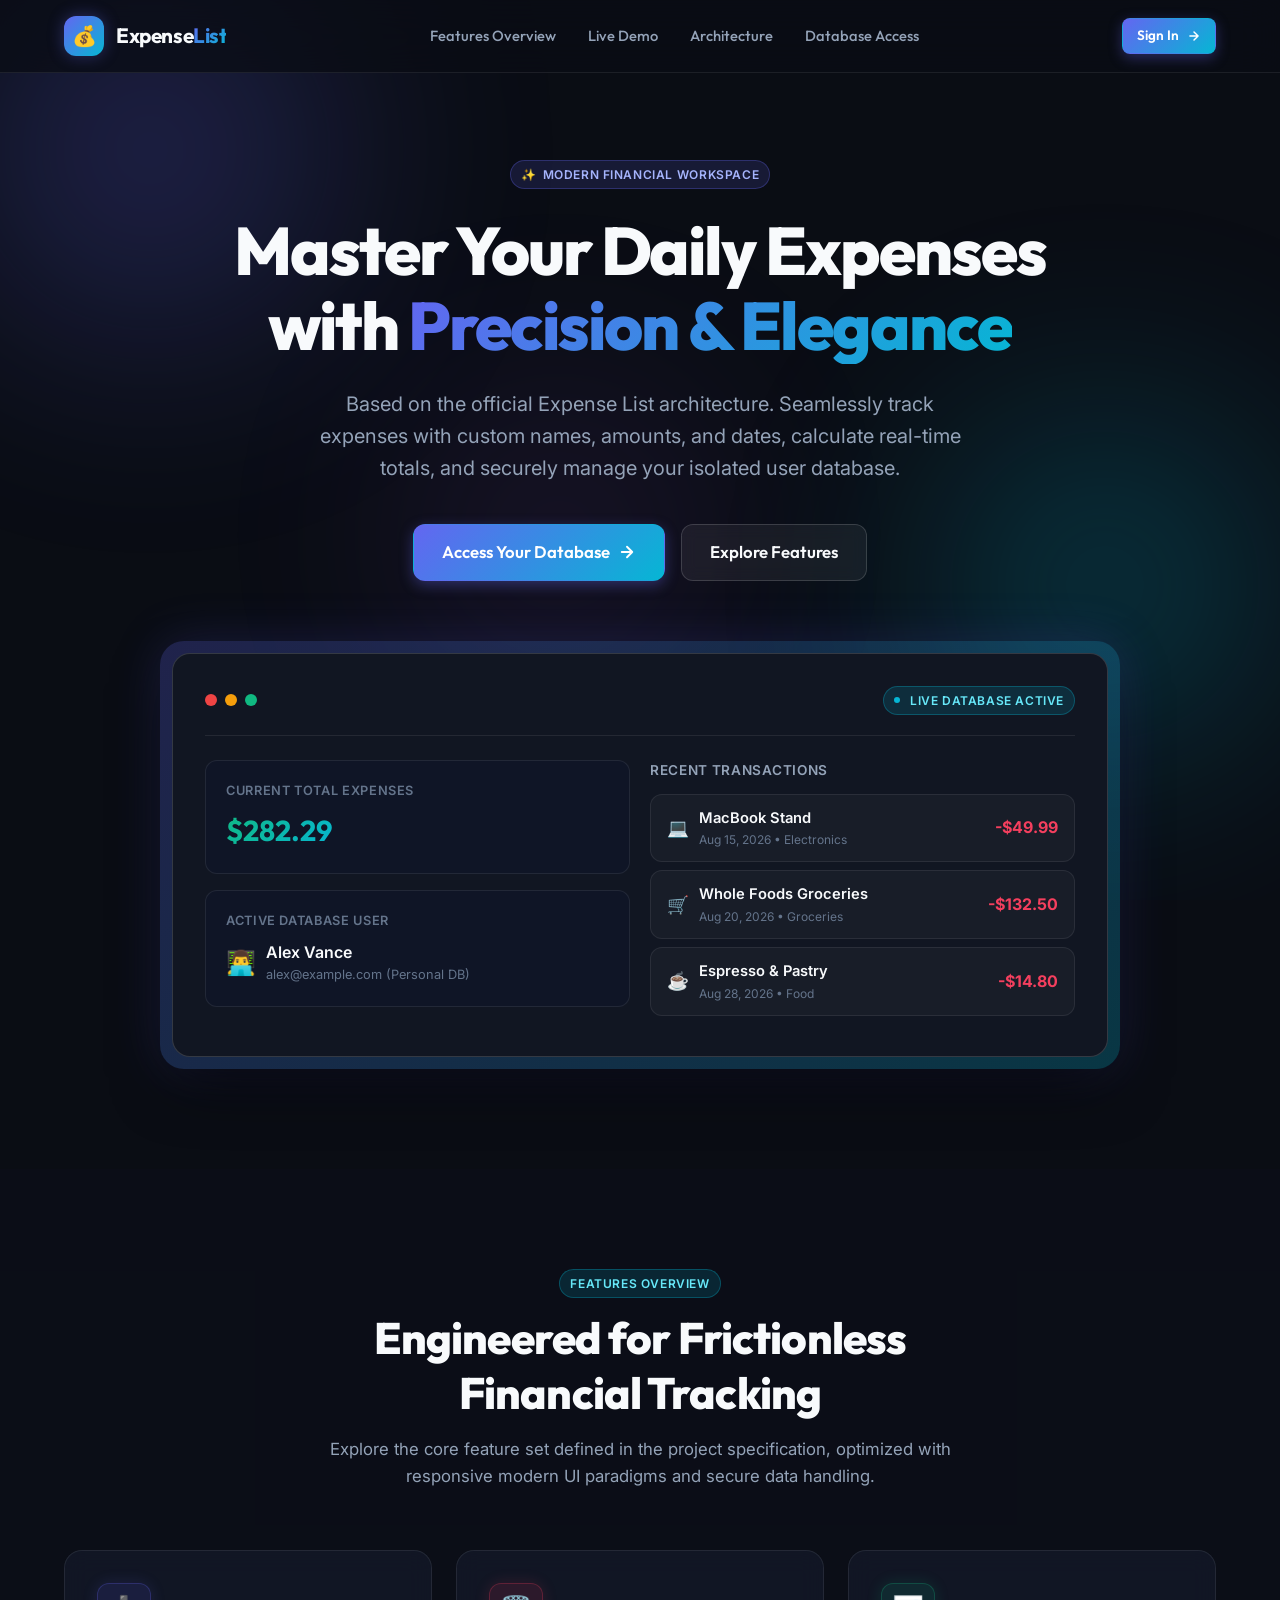
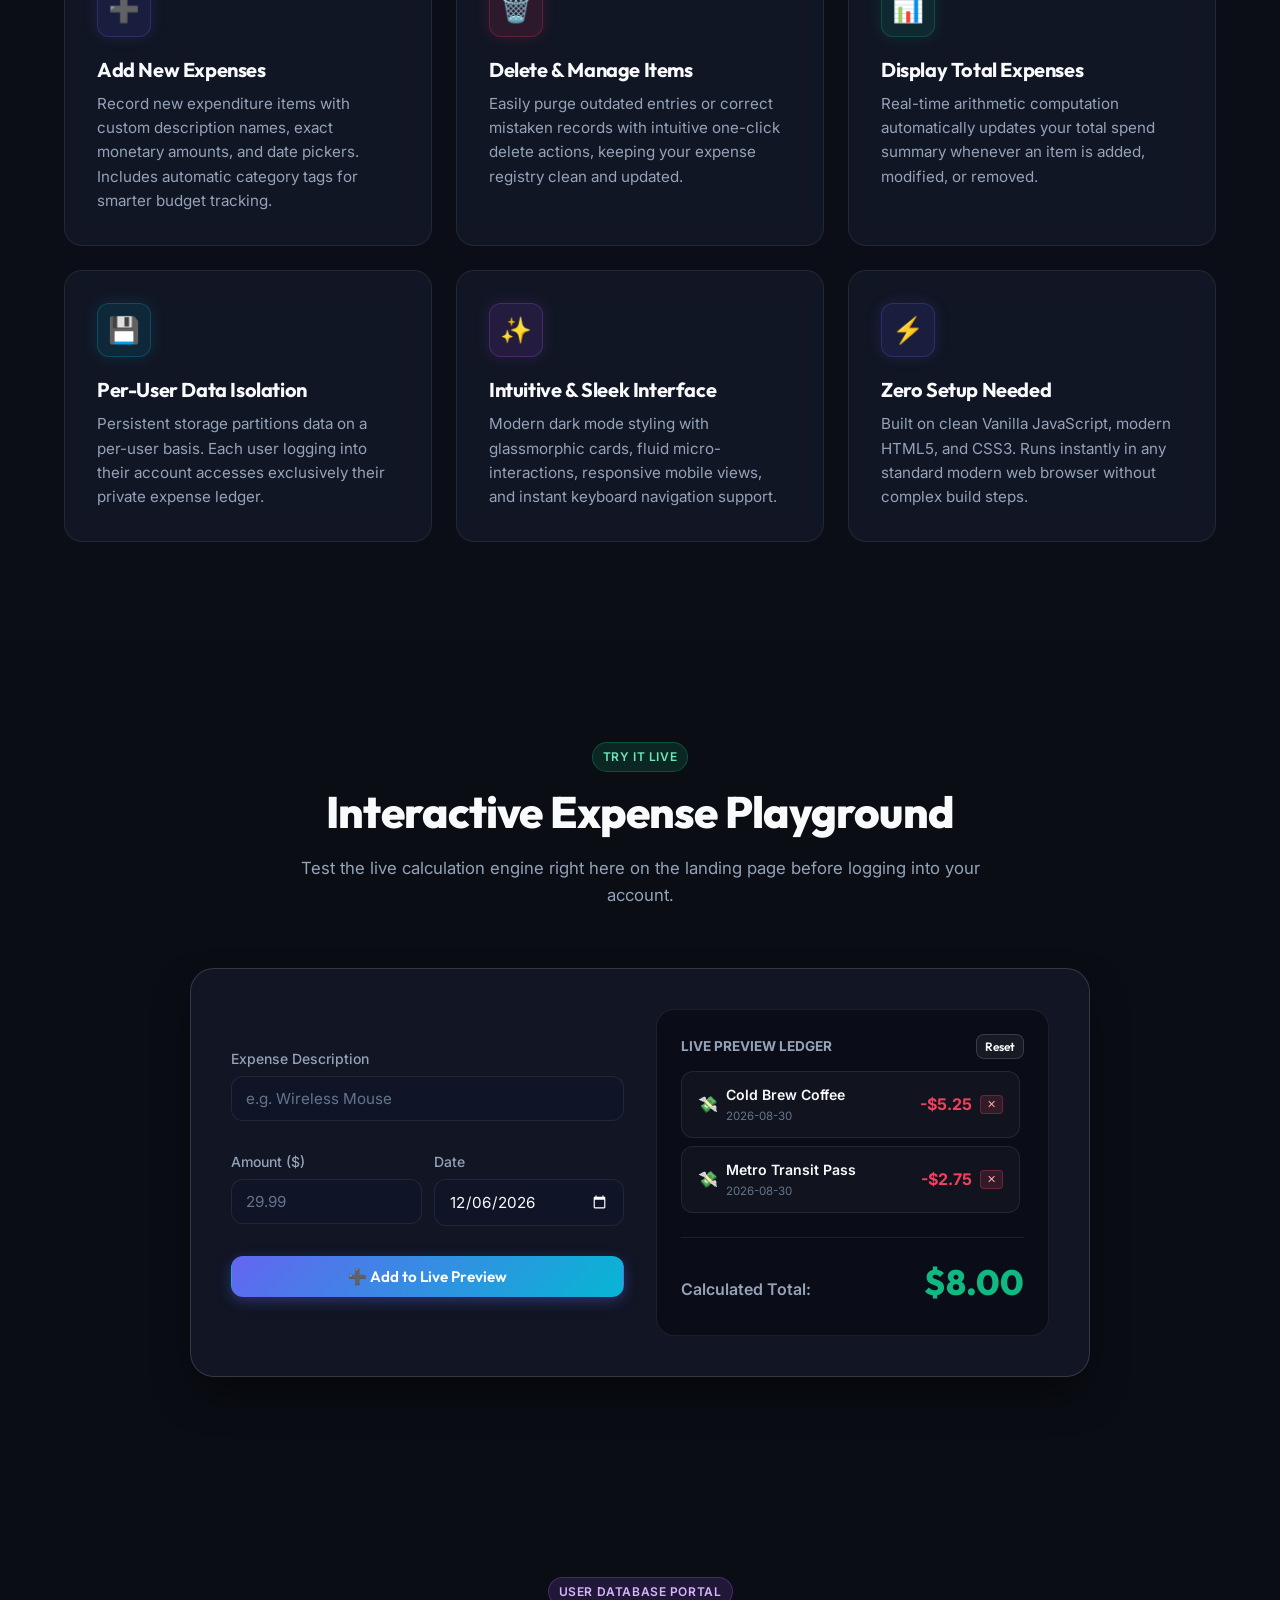
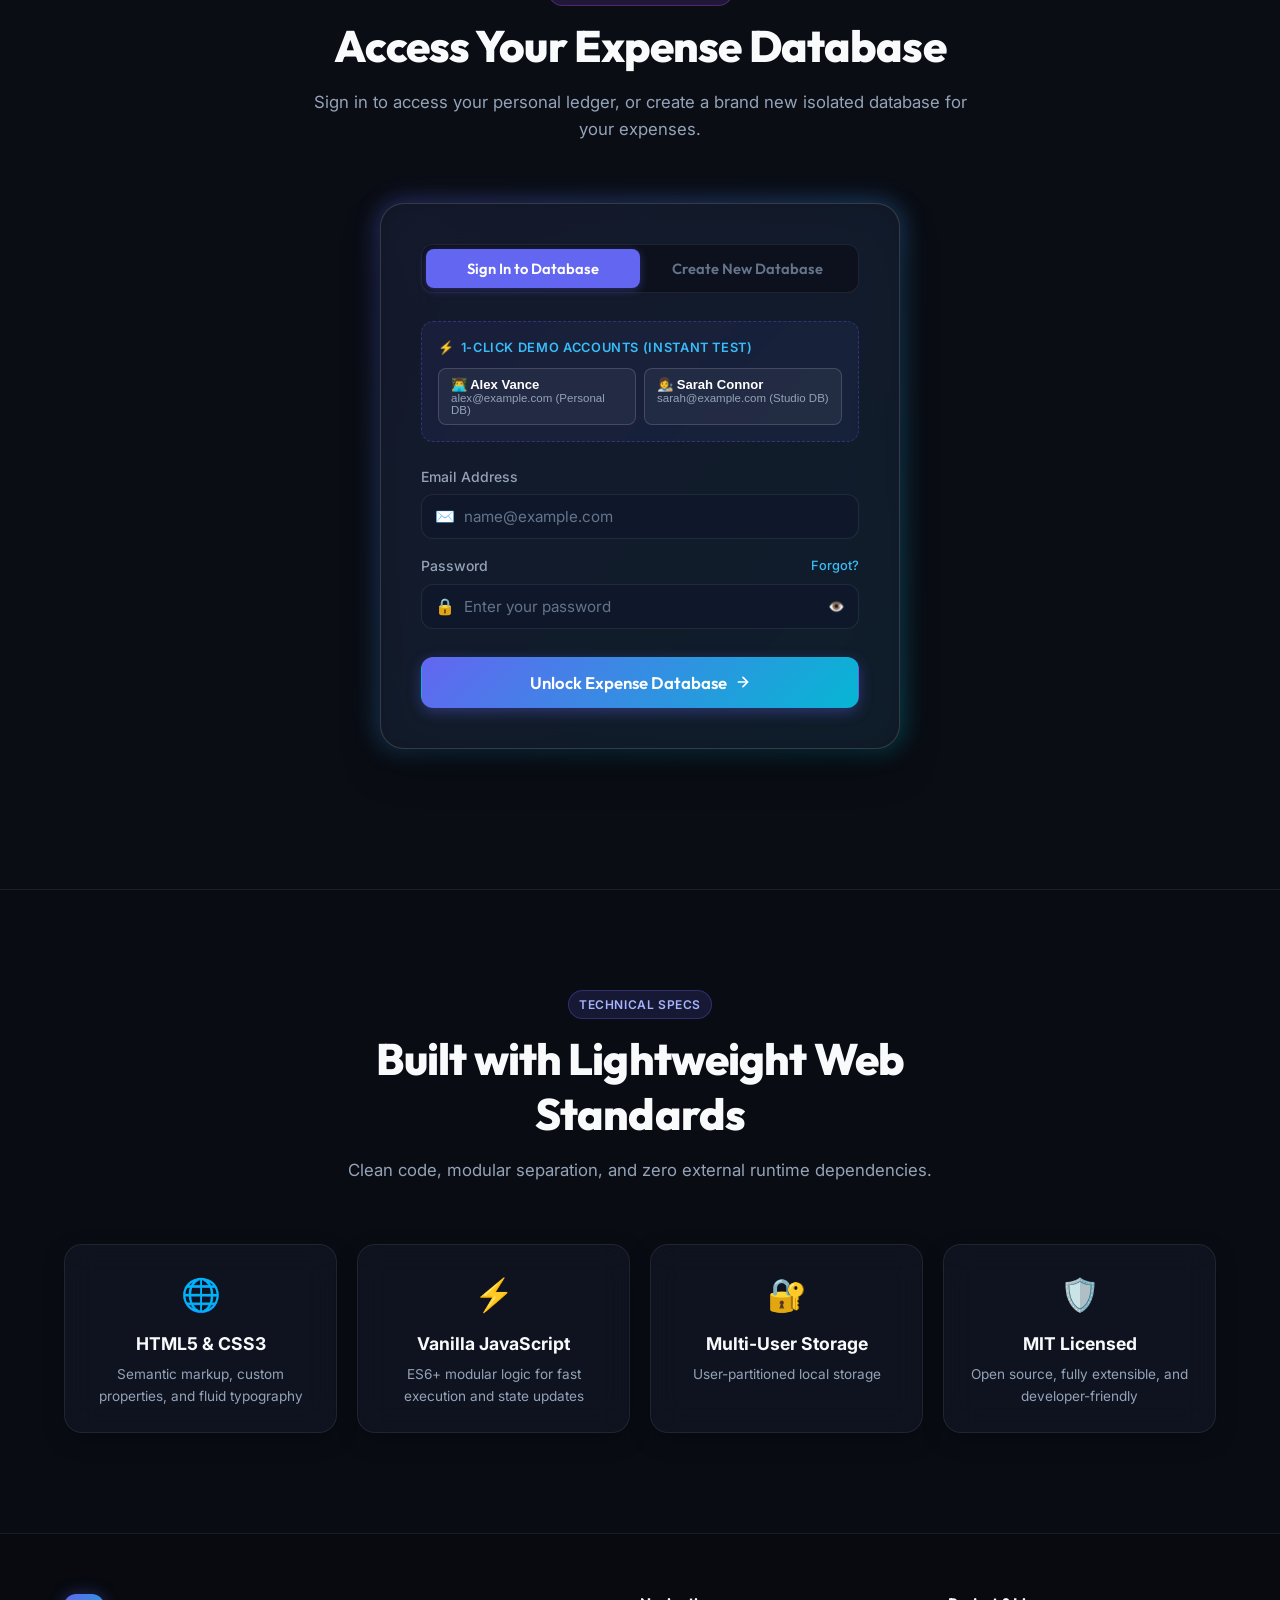
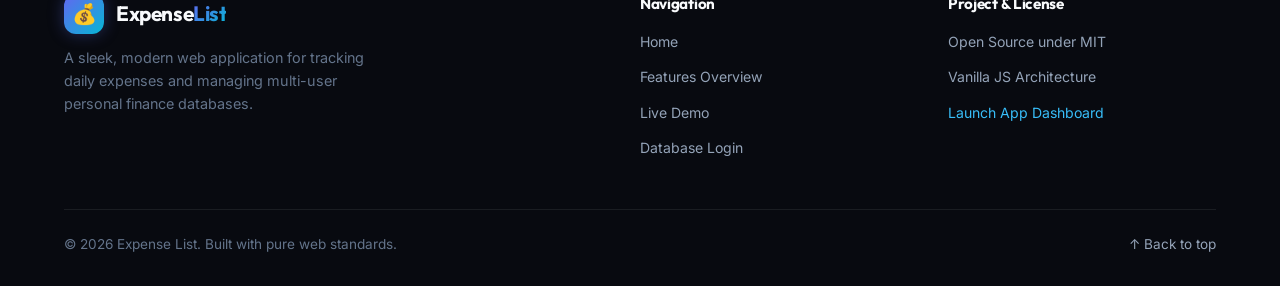
==== commit fae6f633: "MySQL is not used" ====
--- a/home/index.html
+++ b/home/index.html
@@ -1,15 +1,18 @@
 <!DOCTYPE html>
 <html lang="en">
+
 <head>
   <meta charset="UTF-8">
   <meta name="viewport" content="width=device-width, initial-scale=1.0">
   <title>Expense List 💰 — Modern Multi-User Expense Tracker & Database Portal</title>
-  <meta name="description" content="A sleek and modern web application for tracking your daily expenses. Add expenses, calculate live totals, and access user-isolated database storage.">
-  
+  <meta name="description"
+    content="A sleek and modern web application for tracking your daily expenses. Add expenses, calculate live totals, and access user-isolated database storage.">
+
   <!-- Common and Page-Specific Styles -->
   <link rel="stylesheet" href="../common/css/common.css">
   <link rel="stylesheet" href="./css/home.css">
 </head>
+
 <body>
 
   <!-- Ambient Glow Effects -->
@@ -39,7 +42,10 @@
       <div class="nav-actions">
         <a href="#login" class="btn btn-primary btn-sm" id="nav-cta-btn">
           <span>Sign In</span>
-          <svg width="14" height="14" viewBox="0 0 24 24" fill="none" stroke="currentColor" stroke-width="2.5" stroke-linecap="round" stroke-linejoin="round"><path d="M5 12h14M12 5l7 7-7 7"/></svg>
+          <svg width="14" height="14" viewBox="0 0 24 24" fill="none" stroke="currentColor" stroke-width="2.5"
+            stroke-linecap="round" stroke-linejoin="round">
+            <path d="M5 12h14M12 5l7 7-7 7" />
+          </svg>
         </a>
       </div>
     </div>
@@ -61,13 +67,17 @@
         </h1>
 
         <p class="hero-subtitle">
-          Based on the official Expense List architecture. Seamlessly track expenses with custom names, amounts, and dates, calculate real-time totals, and securely manage your isolated user database.
+          Based on the official Expense List architecture. Seamlessly track expenses with custom names, amounts, and
+          dates, calculate real-time totals, and securely manage your isolated user database.
         </p>
 
         <div class="hero-cta-group">
           <a href="#login" class="btn btn-primary btn-lg" id="hero-access-btn">
             <span>Access Your Database</span>
-            <svg width="18" height="18" viewBox="0 0 24 24" fill="none" stroke="currentColor" stroke-width="2.5" stroke-linecap="round" stroke-linejoin="round"><path d="M5 12h14M12 5l7 7-7 7"/></svg>
+            <svg width="18" height="18" viewBox="0 0 24 24" fill="none" stroke="currentColor" stroke-width="2.5"
+              stroke-linecap="round" stroke-linejoin="round">
+              <path d="M5 12h14M12 5l7 7-7 7" />
+            </svg>
           </a>
           <a href="#features" class="btn btn-secondary btn-lg" id="hero-explore-btn">
             <span>Explore Features</span>
@@ -84,7 +94,8 @@
                 <span class="window-dot dot-green"></span>
               </div>
               <div class="badge badge-cyan" id="hero-live-badge">
-                <span style="display:inline-block; width:6px; height:6px; border-radius:50%; background:#06b6d4; margin-right:4px;"></span>
+                <span
+                  style="display:inline-block; width:6px; height:6px; border-radius:50%; background:#06b6d4; margin-right:4px;"></span>
                 Live Database Active
               </div>
             </div>
@@ -108,7 +119,8 @@
               </div>
 
               <div>
-                <div style="font-size:0.85rem; font-weight:600; color:var(--text-secondary); margin-bottom:12px; text-transform:uppercase; letter-spacing:0.05em;">
+                <div
+                  style="font-size:0.85rem; font-weight:600; color:var(--text-secondary); margin-bottom:12px; text-transform:uppercase; letter-spacing:0.05em;">
                   Recent Transactions
                 </div>
                 <div class="preview-expense-item">
@@ -160,7 +172,8 @@
           </div>
           <h2 class="section-title">Engineered for Frictionless Financial Tracking</h2>
           <p class="section-desc">
-            Explore the core feature set defined in the project specification, optimized with responsive modern UI paradigms and secure data handling.
+            Explore the core feature set defined in the project specification, optimized with responsive modern UI
+            paradigms and secure data handling.
           </p>
         </div>
 
@@ -170,7 +183,8 @@
             <div class="feature-icon-box">➕</div>
             <h3 class="feature-title">Add New Expenses</h3>
             <p class="feature-description">
-              Record new expenditure items with custom description names, exact monetary amounts, and date pickers. Includes automatic category tags for smarter budget tracking.
+              Record new expenditure items with custom description names, exact monetary amounts, and date pickers.
+              Includes automatic category tags for smarter budget tracking.
             </p>
           </div>
 
@@ -179,7 +193,8 @@
             <div class="feature-icon-box rose">🗑️</div>
             <h3 class="feature-title">Delete & Manage Items</h3>
             <p class="feature-description">
-              Easily purge outdated entries or correct mistaken records with intuitive one-click delete actions, keeping your expense registry clean and updated.
+              Easily purge outdated entries or correct mistaken records with intuitive one-click delete actions, keeping
+              your expense registry clean and updated.
             </p>
           </div>
 
@@ -188,7 +203,8 @@
             <div class="feature-icon-box green">📊</div>
             <h3 class="feature-title">Display Total Expenses</h3>
             <p class="feature-description">
-              Real-time arithmetic computation automatically updates your total spend summary whenever an item is added, modified, or removed.
+              Real-time arithmetic computation automatically updates your total spend summary whenever an item is added,
+              modified, or removed.
             </p>
           </div>
 
@@ -197,7 +213,8 @@
             <div class="feature-icon-box cyan">💾</div>
             <h3 class="feature-title">Per-User Data Isolation</h3>
             <p class="feature-description">
-              Persistent storage partitions data on a per-user basis. Each user logging into their account accesses exclusively their private expense ledger.
+              Persistent storage partitions data on a per-user basis. Each user logging into their account accesses
+              exclusively their private expense ledger.
             </p>
           </div>
 
@@ -206,7 +223,8 @@
             <div class="feature-icon-box purple">✨</div>
             <h3 class="feature-title">Intuitive & Sleek Interface</h3>
             <p class="feature-description">
-              Modern dark mode styling with glassmorphic cards, fluid micro-interactions, responsive mobile views, and instant keyboard navigation support.
+              Modern dark mode styling with glassmorphic cards, fluid micro-interactions, responsive mobile views, and
+              instant keyboard navigation support.
             </p>
           </div>
 
@@ -215,7 +233,8 @@
             <div class="feature-icon-box">⚡</div>
             <h3 class="feature-title">Zero Setup Needed</h3>
             <p class="feature-description">
-              Built on clean Vanilla JavaScript, modern HTML5, and CSS3. Runs instantly in any standard modern web browser without complex build steps.
+              Built on clean Vanilla JavaScript, modern HTML5, and CSS3. Runs instantly in any standard modern web
+              browser without complex build steps.
             </p>
           </div>
         </div>
@@ -247,7 +266,8 @@
               <div style="display:grid; grid-template-columns:1fr 1fr; gap:12px;">
                 <div class="form-group">
                   <label for="demo-amount" class="form-label">Amount ($)</label>
-                  <input type="number" id="demo-amount" class="form-input" step="0.01" min="0.01" placeholder="29.99" required>
+                  <input type="number" id="demo-amount" class="form-input" step="0.01" min="0.01" placeholder="29.99"
+                    required>
                 </div>
                 <div class="form-group">
                   <label for="demo-date" class="form-label">Date</label>
@@ -266,7 +286,8 @@
                 <div style="font-size:0.85rem; font-weight:700; color:var(--text-secondary); text-transform:uppercase;">
                   Live Preview Ledger
                 </div>
-                <button type="button" id="demo-reset-btn" class="btn btn-secondary btn-sm" style="padding:4px 8px; font-size:0.75rem;">
+                <button type="button" id="demo-reset-btn" class="btn btn-secondary btn-sm"
+                  style="padding:4px 8px; font-size:0.75rem;">
                   Reset
                 </button>
               </div>
@@ -301,13 +322,15 @@
         <div class="auth-card-container">
           <div class="auth-card-glow"></div>
           <div class="auth-card">
-            
+
             <!-- Auth Navigation Tabs -->
             <div class="auth-tabs" role="tablist">
-              <button type="button" class="auth-tab-btn active" id="tab-login" role="tab" aria-selected="true" aria-controls="login-form">
+              <button type="button" class="auth-tab-btn active" id="tab-login" role="tab" aria-selected="true"
+                aria-controls="login-form">
                 Sign In to Database
               </button>
-              <button type="button" class="auth-tab-btn" id="tab-register" role="tab" aria-selected="false" aria-controls="register-form">
+              <button type="button" class="auth-tab-btn" id="tab-register" role="tab" aria-selected="false"
+                aria-controls="register-form">
                 Create New Database
               </button>
             </div>
@@ -335,43 +358,36 @@
                 <label for="login-email" class="form-label">Email Address</label>
                 <div class="input-wrapper">
                   <span class="input-icon-left" aria-hidden="true">✉️</span>
-                  <input 
-                    type="email" 
-                    id="login-email" 
-                    name="email" 
-                    class="form-input has-icon-left" 
-                    placeholder="name@example.com" 
-                    autocomplete="username" 
-                    required
-                  >
+                  <input type="email" id="login-email" name="email" class="form-input has-icon-left"
+                    placeholder="name@example.com" autocomplete="username" required>
                 </div>
               </div>
 
               <div class="form-group">
                 <div class="form-label">
                   <label for="login-password">Password</label>
-                  <a href="javascript:void(0)" id="link-forgot-pass" style="font-size:0.8rem; color:var(--text-accent);">Forgot?</a>
+                  <a href="javascript:void(0)" id="link-forgot-pass"
+                    style="font-size:0.8rem; color:var(--text-accent);">Forgot?</a>
                 </div>
                 <div class="input-wrapper">
                   <span class="input-icon-left" aria-hidden="true">🔒</span>
-                  <input 
-                    type="password" 
-                    id="login-password" 
-                    name="password" 
-                    class="form-input has-icon-left has-icon-right" 
-                    placeholder="Enter your password" 
-                    autocomplete="current-password" 
-                    required
-                  >
-                  <button type="button" class="input-icon-right-btn" id="toggle-login-pass" aria-label="Toggle password visibility">
+                  <input type="password" id="login-password" name="password"
+                    class="form-input has-icon-left has-icon-right" placeholder="Enter your password"
+                    autocomplete="current-password" required>
+                  <button type="button" class="input-icon-right-btn" id="toggle-login-pass"
+                    aria-label="Toggle password visibility">
                     👁️
                   </button>
                 </div>
               </div>
 
-              <button type="submit" class="btn btn-primary btn-lg" id="btn-submit-login" style="width:100%; margin-top:12px;">
+              <button type="submit" class="btn btn-primary btn-lg" id="btn-submit-login"
+                style="width:100%; margin-top:12px;">
                 <span>Unlock Expense Database</span>
-                <svg width="16" height="16" viewBox="0 0 24 24" fill="none" stroke="currentColor" stroke-width="2.5" stroke-linecap="round" stroke-linejoin="round"><path d="M5 12h14M12 5l7 7-7 7"/></svg>
+                <svg width="16" height="16" viewBox="0 0 24 24" fill="none" stroke="currentColor" stroke-width="2.5"
+                  stroke-linecap="round" stroke-linejoin="round">
+                  <path d="M5 12h14M12 5l7 7-7 7" />
+                </svg>
               </button>
             </form>
 
@@ -381,15 +397,8 @@
                 <label for="register-name" class="form-label">Full Name</label>
                 <div class="input-wrapper">
                   <span class="input-icon-left" aria-hidden="true">👤</span>
-                  <input 
-                    type="text" 
-                    id="register-name" 
-                    name="name" 
-                    class="form-input has-icon-left" 
-                    placeholder="e.g. John Doe" 
-                    autocomplete="name" 
-                    required
-                  >
+                  <input type="text" id="register-name" name="name" class="form-input has-icon-left"
+                    placeholder="e.g. John Doe" autocomplete="name" required>
                 </div>
               </div>
 
@@ -397,15 +406,8 @@
                 <label for="register-email" class="form-label">Email Address</label>
                 <div class="input-wrapper">
                   <span class="input-icon-left" aria-hidden="true">✉️</span>
-                  <input 
-                    type="email" 
-                    id="register-email" 
-                    name="email" 
-                    class="form-input has-icon-left" 
-                    placeholder="name@example.com" 
-                    autocomplete="username" 
-                    required
-                  >
+                  <input type="email" id="register-email" name="email" class="form-input has-icon-left"
+                    placeholder="name@example.com" autocomplete="username" required>
                 </div>
               </div>
 
@@ -413,17 +415,11 @@
                 <label for="register-password" class="form-label">Password (min 6 characters)</label>
                 <div class="input-wrapper">
                   <span class="input-icon-left" aria-hidden="true">🔒</span>
-                  <input 
-                    type="password" 
-                    id="register-password" 
-                    name="password" 
-                    class="form-input has-icon-left has-icon-right" 
-                    placeholder="Create a strong password" 
-                    autocomplete="new-password" 
-                    minlength="6"
-                    required
-                  >
-                  <button type="button" class="input-icon-right-btn" id="toggle-reg-pass" aria-label="Toggle password visibility">
+                  <input type="password" id="register-password" name="password"
+                    class="form-input has-icon-left has-icon-right" placeholder="Create a strong password"
+                    autocomplete="new-password" minlength="6" required>
+                  <button type="button" class="input-icon-right-btn" id="toggle-reg-pass"
+                    aria-label="Toggle password visibility">
                     👁️
                   </button>
                 </div>
@@ -439,9 +435,13 @@
                 </select>
               </div>
 
-              <button type="submit" class="btn btn-primary btn-lg" id="btn-submit-register" style="width:100%; margin-top:12px;">
+              <button type="submit" class="btn btn-primary btn-lg" id="btn-submit-register"
+                style="width:100%; margin-top:12px;">
                 <span>Initialize & Access Database</span>
-                <svg width="16" height="16" viewBox="0 0 24 24" fill="none" stroke="currentColor" stroke-width="2.5" stroke-linecap="round" stroke-linejoin="round"><path d="M5 12h14M12 5l7 7-7 7"/></svg>
+                <svg width="16" height="16" viewBox="0 0 24 24" fill="none" stroke="currentColor" stroke-width="2.5"
+                  stroke-linecap="round" stroke-linejoin="round">
+                  <path d="M5 12h14M12 5l7 7-7 7" />
+                </svg>
               </button>
             </form>
 
@@ -451,7 +451,8 @@
     </section>
 
     <!-- Architecture & Tech Stack Section -->
-    <section class="section-wrapper" id="tech" style="background: rgba(10, 13, 20, 0.6); border-top: 1px solid var(--border-subtle);">
+    <section class="section-wrapper" id="tech"
+      style="background: rgba(10, 13, 20, 0.6); border-top: 1px solid var(--border-subtle);">
       <div class="container">
         <div class="section-header">
           <div class="section-tag">
@@ -467,25 +468,28 @@
           <div class="glass-panel" style="padding:24px; text-align:center;">
             <div style="font-size:2rem; margin-bottom:10px;">🌐</div>
             <div style="font-weight:700; font-size:1.1rem; margin-bottom:6px;">HTML5 & CSS3</div>
-            <div style="font-size:0.85rem; color:var(--text-secondary);">Semantic markup, custom properties, and fluid typography</div>
+            <div style="font-size:0.85rem; color:var(--text-secondary);">Semantic markup, custom properties, and fluid
+              typography</div>
           </div>
 
           <div class="glass-panel" style="padding:24px; text-align:center;">
             <div style="font-size:2rem; margin-bottom:10px;">⚡</div>
             <div style="font-weight:700; font-size:1.1rem; margin-bottom:6px;">Vanilla JavaScript</div>
-            <div style="font-size:0.85rem; color:var(--text-secondary);">ES6+ modular logic for fast execution and state updates</div>
+            <div style="font-size:0.85rem; color:var(--text-secondary);">ES6+ modular logic for fast execution and state
+              updates</div>
           </div>
 
           <div class="glass-panel" style="padding:24px; text-align:center;">
             <div style="font-size:2rem; margin-bottom:10px;">🔐</div>
             <div style="font-weight:700; font-size:1.1rem; margin-bottom:6px;">Multi-User Storage</div>
-            <div style="font-size:0.85rem; color:var(--text-secondary);">User-partitioned local storage & MySQL-ready data schema</div>
+            <div style="font-size:0.85rem; color:var(--text-secondary);">User-partitioned local storage</div>
           </div>
 
           <div class="glass-panel" style="padding:24px; text-align:center;">
             <div style="font-size:2rem; margin-bottom:10px;">🛡️</div>
             <div style="font-weight:700; font-size:1.1rem; margin-bottom:6px;">MIT Licensed</div>
-            <div style="font-size:0.85rem; color:var(--text-secondary);">Open source, fully extensible, and developer-friendly</div>
+            <div style="font-size:0.85rem; color:var(--text-secondary);">Open source, fully extensible, and
+              developer-friendly</div>
           </div>
         </div>
       </div>
@@ -502,7 +506,8 @@
             <div class="brand-name">Expense<span>List</span></div>
           </div>
           <p class="footer-brand-desc">
-            A sleek, modern web application for tracking daily expenses and managing multi-user personal finance databases.
+            A sleek, modern web application for tracking daily expenses and managing multi-user personal finance
+            databases.
           </p>
         </div>
 
@@ -543,4 +548,5 @@
   <script src="../common/js/auth.js"></script>
   <script src="./js/home.js"></script>
 </body>
-</html>
+
+</html>
